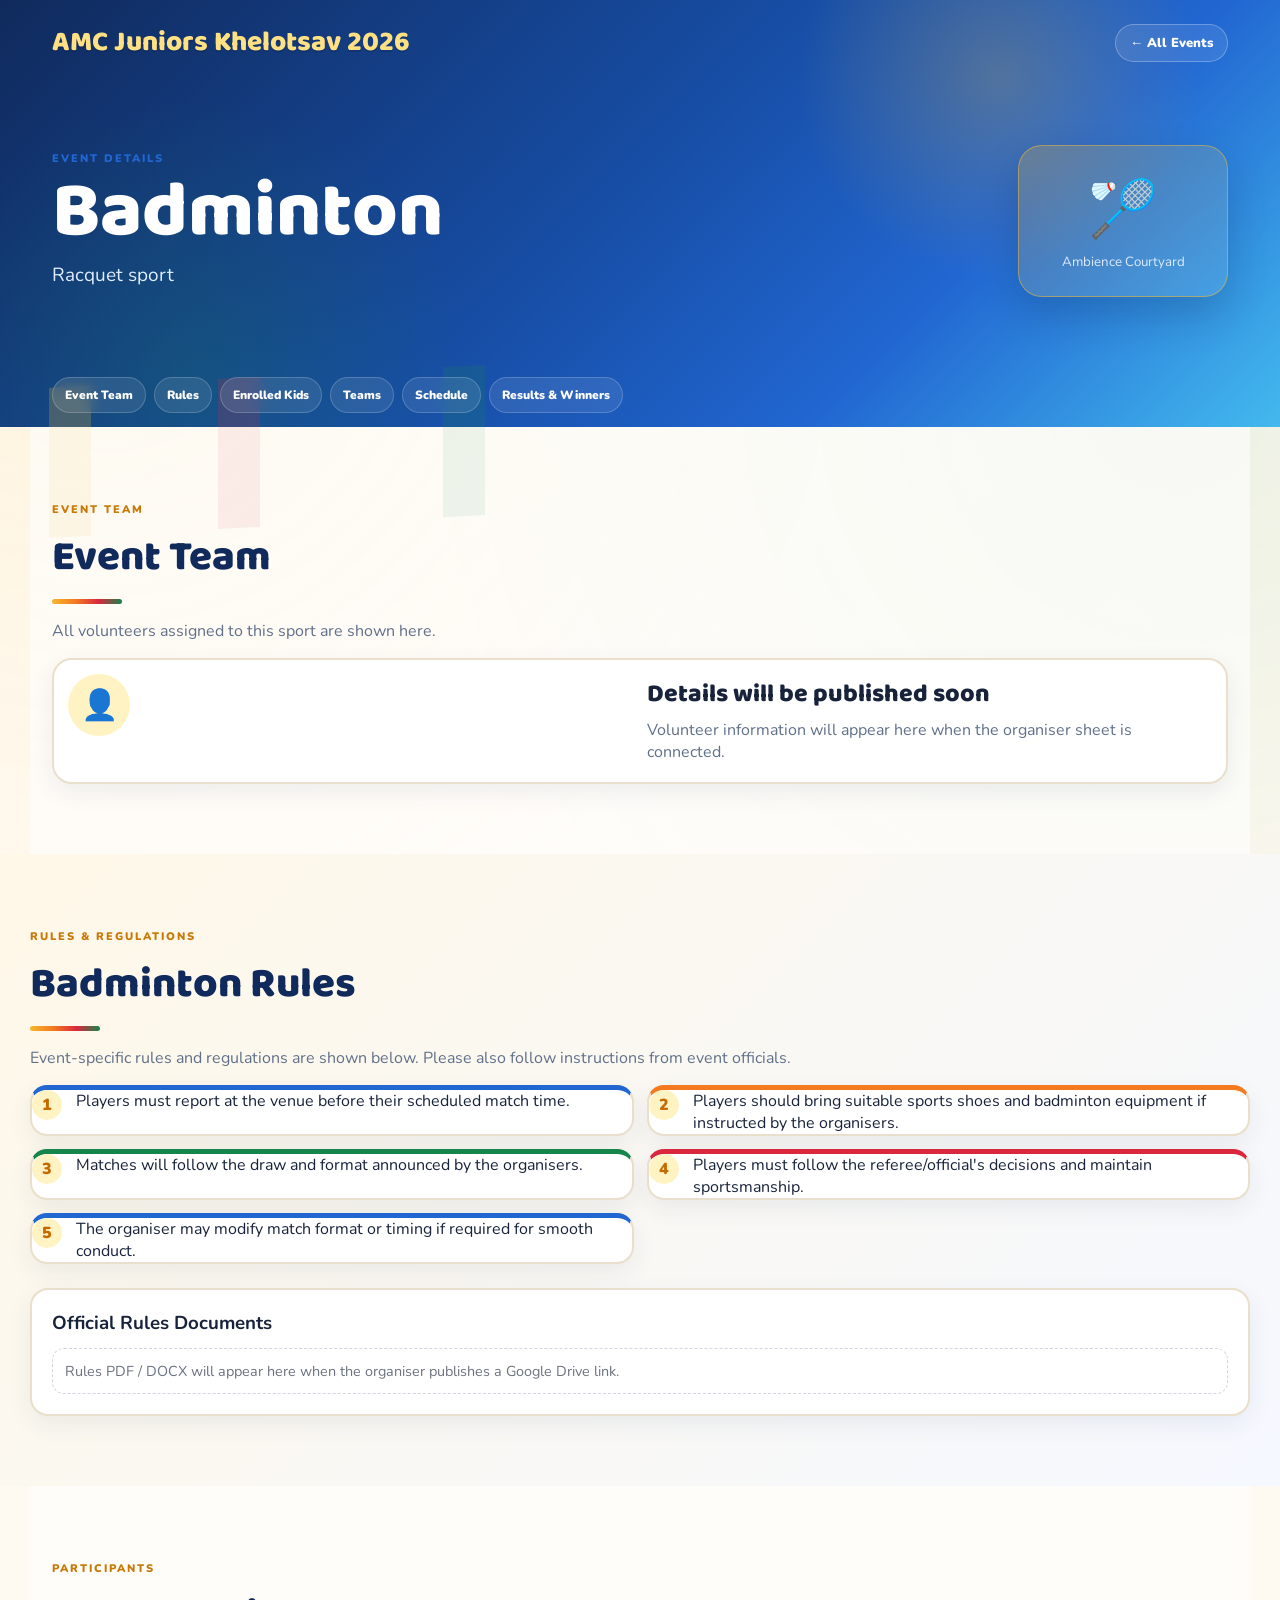
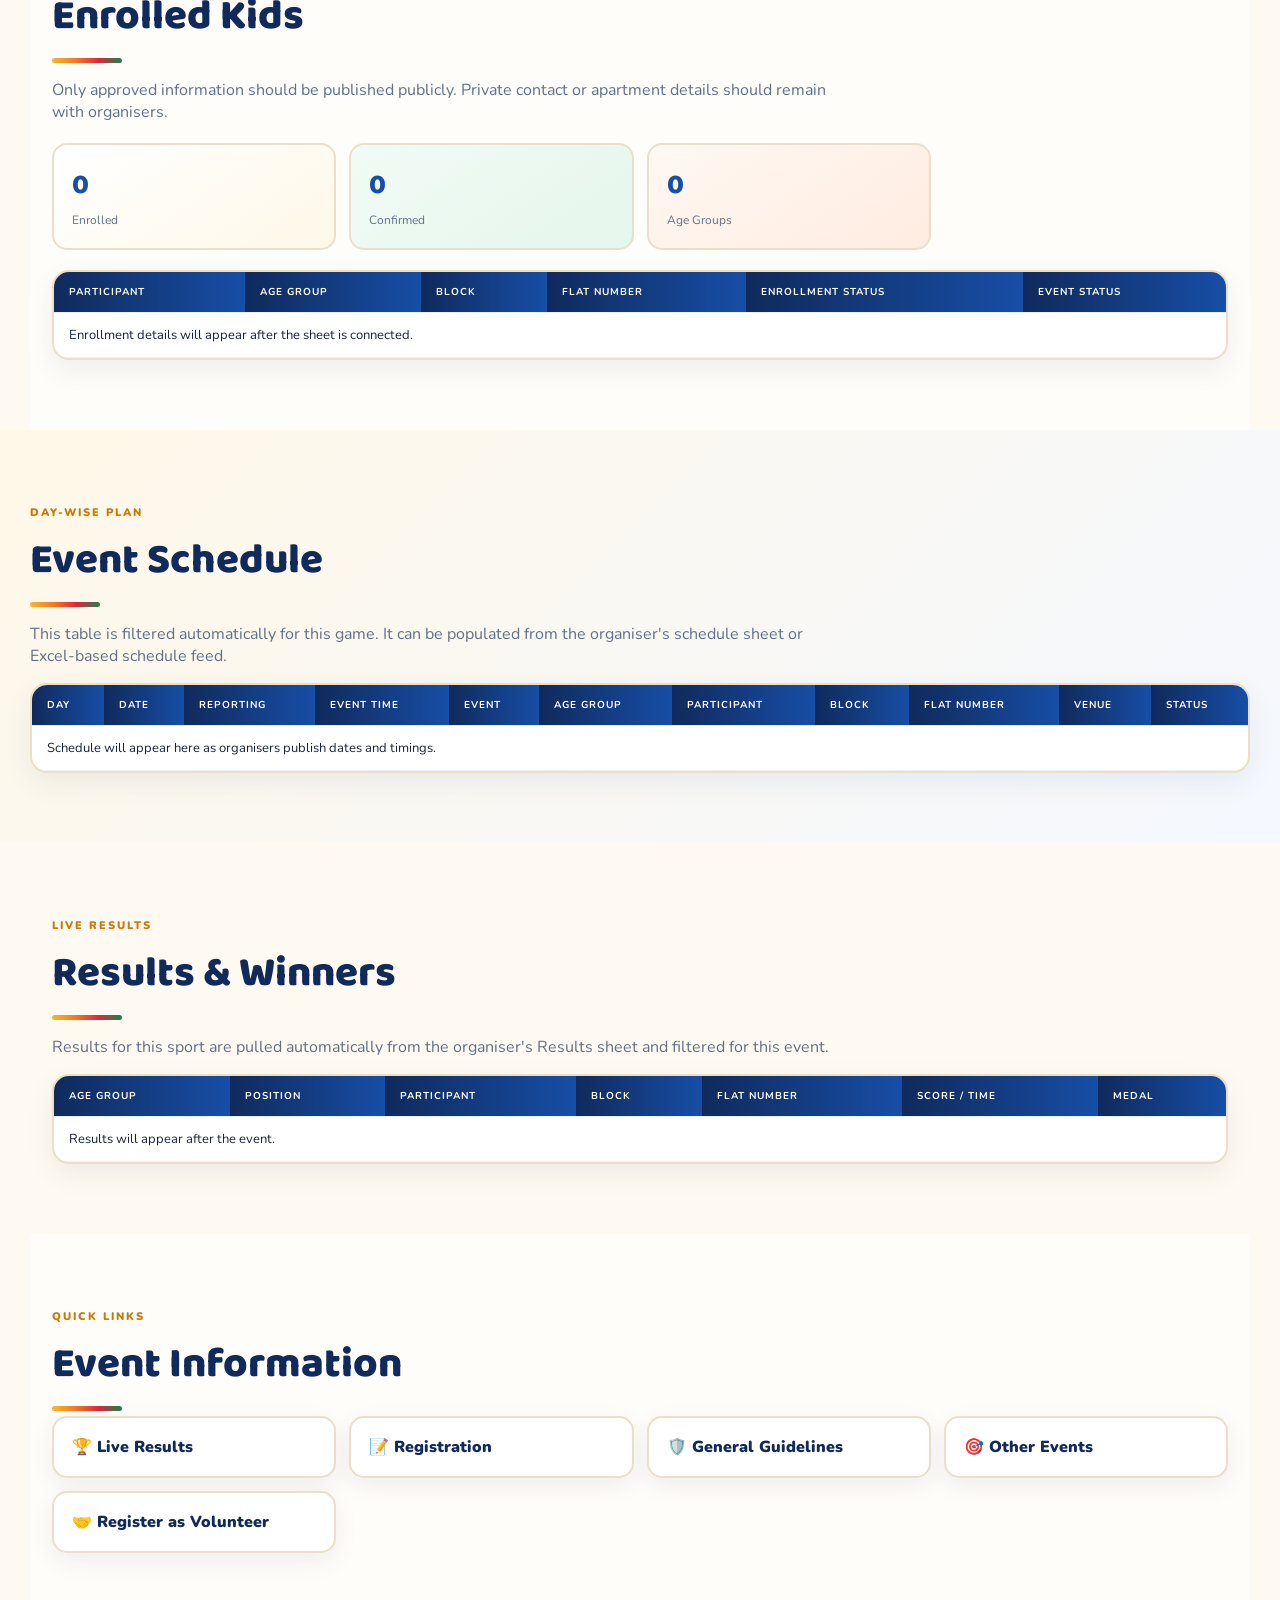
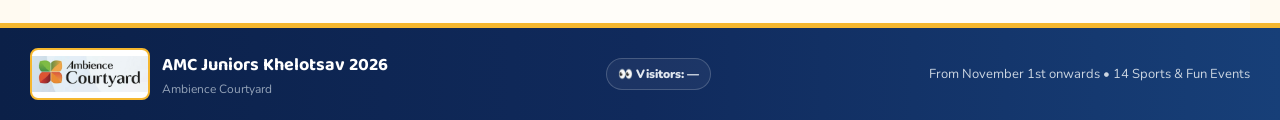
==== event.html @ 08759406 "Add fancy dress event" ====
<!doctype html>
<html lang="en"><head>
<link rel="preconnect" href="https://script.google.com" crossorigin>
<link rel="dns-prefetch" href="https://script.google.com"><meta charset="utf-8"><meta name="viewport" content="width=device-width,initial-scale=1">
<title>Event Details • AMC Juniors Khelotsav 2026</title><link rel="stylesheet" href="style.css"></head>
<body>
<header class="subhero"><nav><a class="brand" href="index.html"><span>AMC Juniors Khelotsav 2026</span></a><div class="subnav-actions"><a class="back-link" href="index.html#events">← All Events</a><button class="menu-toggle" type="button" aria-label="Open menu" aria-expanded="false" aria-controls="mobile-menu">☰</button></div></nav>
<div id="mobile-menu" class="mobile-menu" hidden>
<div class="mobile-menu-section-label">THIS EVENT</div>
<a href="#event-team">👥 Event Team</a><a href="#event-rules">📋 Rules</a><a href="#participants">👧 Enrolled Kids</a><a id="menu-event-teams" href="#teams-section">👥 Teams</a><a href="#event-schedule">📅 Event Schedule</a><a href="#results">🏆 Results & Winners</a>
<div class="mobile-menu-section-label">SITE</div>
<a href="index.html#events">🎯 Events</a><a href="index.html#enrollments">👧 Kids Enrollment</a><a href="index.html#schedule">📅 Schedule</a><a href="results.html">🏆 Live Results</a><a href="highlights-2025.html">📸 2025 Highlights</a><a href="partners.html">🤝 Event Partners</a><a href="index.html#volunteer-registration">🤝 Register as Volunteer</a><a href="index.html#sponsorship">🏏 Sponsorship</a><a href="index.html#guidelines">🛡️ Guidelines</a><a href="index.html#rules">📋 Rules</a><a href="index.html#register">🎟️ Register</a></div>
<div class="event-hero"><div><div id="event-kicker" class="eyebrow">EVENT DETAILS</div><h1 id="event-title">Loading…</h1><p id="event-type" class="lead">Please wait while the event details load.</p></div><div class="event-badge"><span id="event-emoji">🏆</span><small>Ambience Courtyard</small></div></div><div class="event-section-nav" aria-label="Event sections"><a href="#event-team">Event Team</a><a href="#event-rules">Rules</a><a href="#participants">Enrolled Kids</a><a href="#teams-section" id="desktop-event-teams">Teams</a><a href="#event-schedule">Schedule</a><a href="#results">Results & Winners</a></div></header>
<main>
<section id="event-team"><div class="title"><small>EVENT TEAM</small><h2>Event Team</h2><p>All volunteers assigned to this sport are shown here.</p></div><div id="spoc-card" class="spoc-card"><div class="spoc-icon">👤</div><div><h3>Details will be published soon</h3><p>Volunteer information will appear here when the organiser sheet is connected.</p></div></div></section>
<section id="event-rules" class="grey"><div class="title"><small>RULES & REGULATIONS</small><h2 id="rules-heading">Game Rules</h2><p>Event-specific rules and regulations are shown below. Please also follow instructions from event officials.</p></div><div id="rules-list" class="rules-single"></div><div class="rules-docs-wrap"><h3>Official Rules Documents</h3><div id="rules-docs" class="rules-docs"><div class="doc-empty">Rules PDF / DOCX will appear here when the organiser publishes a Google Drive link.</div></div></div></section>
<section id="participants"><div class="title"><small>PARTICIPANTS</small><h2>Enrolled Kids</h2><p>Only approved information should be published publicly. Private contact or apartment details should remain with organisers.</p></div><div class="stats"><div><b id="participant-count">0</b><span>Enrolled</span></div><div><b id="confirmed-count">0</b><span>Confirmed</span></div><div><b id="age-groups-count">0</b><span>Age Groups</span></div></div><div class="table"><table><thead><tr><th>Participant</th><th>Age Group</th><th>Block</th><th>Flat Number</th><th>Enrollment Status</th><th>Event Status</th></tr></thead><tbody id="participants-body"><tr><td colspan="6">Enrollment details will appear after the sheet is connected.</td></tr></tbody></table></div></section>
<section id="teams-section" class="group-only" hidden><div class="title"><small>TEAMS / GROUPS</small><h2>Teams</h2><p>Teams are grouped by age category. Team membership is managed through the Enrollments sheet using Team ID.</p></div><div id="teams-grid" class="teams-grid"><div class="team-empty">No teams published yet.</div></div></section>
<section id="event-schedule" class="grey"><div class="title"><small>DAY-WISE PLAN</small><h2>Event Schedule</h2><p>This table is filtered automatically for this game. It can be populated from the organiser's schedule sheet or Excel-based schedule feed.</p></div><div class="table"><table><thead><tr><th>Day</th><th>Date</th><th>Reporting</th><th>Event Time</th><th>Event</th><th>Age Group</th><th>Participant</th><th>Block</th><th>Flat Number</th><th>Venue</th><th>Status</th></tr></thead><tbody id="game-schedule-body"><tr><td colspan="11">Schedule will appear here as organisers publish dates and timings.</td></tr></tbody></table></div></section>
<section id="results">
<div class="title"><small>LIVE RESULTS</small><h2>Results & Winners</h2><p>Results for this sport are pulled automatically from the organiser's Results sheet and filtered for this event.</p></div>
<div class="table"><table><thead><tr><th>Age Group</th><th>Position</th><th>Participant</th><th>Block</th><th>Flat Number</th><th>Score / Time</th><th>Medal</th></tr></thead><tbody id="game-results-body"><tr><td colspan="7">Results will appear after the event.</td></tr></tbody></table></div>
</section>
<section id="event-links"><div class="title"><small>QUICK LINKS</small><h2>Event Information</h2></div><div class="quick-links"><a href="results.html">🏆 Live Results</a><a href="index.html#register">📝 Registration</a><a href="index.html#guidelines">🛡️ General Guidelines</a><a href="index.html#events">🎯 Other Events</a><a href="https://tinyurl.com/volunteerskhelotsav2026" target="_blank" rel="noopener">🤝 Register as Volunteer</a></div></section>
</main><footer><div class="footer-brand"><img src="assets/apartment-logo.jpg" alt="Ambience Courtyard logo"><div><b>AMC Juniors Khelotsav 2026</b><span>Ambience Courtyard</span></div></div><span id="visitor-count" class="visitor-count" aria-label="Site visitor count">👀 Visitors: …</span><span>From <span id="footer-event-date">November 1st onwards</span> • 14 Sports & Fun Events</span></footer>
<script src="config.js"></script><script src="app.js"></script><script src="event-page.js"></script><script>

/* Dynamic registration fee: always reads CONFIG.registrationFee */
(function () {
  function updateRegistrationFee() {
    var fee = (window.CONFIG && window.CONFIG.registrationFee != null)
      ? window.CONFIG.registrationFee
      : 200;
    document.querySelectorAll('.registration-fee-value').forEach(function (el) {
      el.textContent = '₹' + fee;
    });
    document.querySelectorAll('[data-registration-fee]').forEach(function (el) {
      el.textContent = '₹' + fee;
    });
  }
  if (document.readyState === 'loading') {
    document.addEventListener('DOMContentLoaded', updateRegistrationFee);
  } else {
    updateRegistrationFee();
  }
  window.updateRegistrationFee = updateRegistrationFee;
})();

</script>
<script src="visitor-counter.js"></script>
</body></html>
---- style.css ----
@import url('https://fonts.googleapis.com/css2?family=Baloo+2:wght@600;700;800&family=Nunito:wght@500;700;800&display=swap');
:root{--navy:#172554;--blue:#2563eb;--sky:#38bdf8;--orange:#f97316;--yellow:#fde047;--green:#16a34a;--cream:#fffaf0;--ink:#172033;--muted:#64748b;--border:#e2e8f0}
*{box-sizing:border-box}html{scroll-behavior:smooth}body{margin:0;background:var(--cream);color:var(--ink);font-family:Nunito,Arial,sans-serif}a{text-decoration:none;color:inherit}
.hero{background:linear-gradient(135deg,#172554,#2563eb 58%,#38bdf8);color:#fff;overflow:hidden}nav{max-width:1220px;margin:auto;padding:20px 22px;display:flex;justify-content:space-between;align-items:center}.brand{font:800 28px 'Baloo 2';display:flex;align-items:center;gap:10px}.brand img{width:46px;height:46px;object-fit:cover;border-radius:10px;background:#fff}.brand .apartment-brand-logo{width:46px;height:46px;object-fit:contain;border-radius:10px;padding:3px}.brand span{color:var(--yellow)}.nav{display:flex;gap:15px;align-items:center;font-weight:800;font-size:12px;flex-wrap:wrap}.navbtn{background:#fff;color:var(--navy);padding:9px 15px;border-radius:30px}
.hero-inner{max-width:1220px;margin:auto;padding:70px 22px 90px;display:grid;grid-template-columns:1.4fr .6fr;gap:60px;align-items:center}.eyebrow,section small{font-size:11px;letter-spacing:2px;font-weight:900;color:var(--blue)}.hero .eyebrow{color:#bfdbfe}.hero h1{font:800 clamp(58px,8vw,94px)/.82 'Baloo 2';margin:18px 0 24px}.hero h1 b{color:var(--yellow)}.lead{font-size:19px;color:#e0ecff;line-height:1.6;max-width:600px}.btn{display:inline-block;background:var(--orange);color:#fff;border:0;border-radius:12px;padding:13px 21px;font-weight:900;cursor:pointer;margin:5px}.outline{background:transparent;border:1px solid #ffffff66}.hero-card{background:#ffffff18;border:1px solid #ffffff44;border-radius:26px;padding:28px}.cup{font-size:58px}.hero-logo{width:100%;max-width:310px;display:block;margin:0 auto 18px;border-radius:18px;background:#fff}.hero-card h2{font:800 32px 'Baloo 2';margin:5px 0}.hero-card small{color:#bfdbfe}
.coming-soon-media{max-width:1220px;background:#fff}.video-frame{margin-top:24px;background:#0f172a;border-radius:24px;padding:10px;box-shadow:0 18px 50px #17255422;overflow:hidden}.video-frame video{display:block;width:100%;max-height:620px;object-fit:cover;border-radius:17px}section{max-width:1220px;margin:auto;padding:70px 22px}.grey{max-width:none;background:#f1f5f9;padding-left:max(22px,calc((100% - 1220px)/2));padding-right:max(22px,calc((100% - 1220px)/2))}.blue{max-width:none;background:#eff6ff;padding-left:max(22px,calc((100% - 1220px)/2));padding-right:max(22px,calc((100% - 1220px)/2))}.title h2{font:800 42px 'Baloo 2';margin:5px 0}.title p{color:var(--muted);max-width:800px}.grid{display:grid;grid-template-columns:repeat(4,1fr);gap:15px}.card{background:#fff;border:1px solid var(--border);border-radius:19px;padding:20px;box-shadow:0 7px 20px #1725540b}.card .emoji{font-size:39px}.card h3{font:800 22px 'Baloo 2';margin:7px 0}.card p{font-size:13px;color:var(--muted);margin:0}.table{overflow:auto;background:#fff;border:1px solid var(--border);border-radius:17px}.table table{width:100%;border-collapse:collapse;min-width:800px}.table th,.table td{padding:13px 15px;border-bottom:1px solid #edf2f7;text-align:left;font-size:13px}.table th{font-size:10px;letter-spacing:1px;text-transform:uppercase;color:var(--muted);background:#f8fafc}.filters{display:flex;gap:8px;margin-bottom:16px}.filters button{border:1px solid var(--border);background:#fff;padding:8px 14px;border-radius:20px;font-weight:800;cursor:pointer}.filters button.active{background:var(--navy);color:#fff}.guide-grid{display:grid;grid-template-columns:repeat(3,1fr);gap:15px}.guide{background:#fff;border:1px solid var(--border);border-radius:17px;padding:20px}.guide h3{font:800 20px 'Baloo 2';margin:0 0 8px}.guide ul,.rule ul{padding-left:19px;margin:0;color:#475569;font-size:14px;line-height:1.7}.rules-grid{display:grid;grid-template-columns:repeat(2,1fr);gap:15px}.rule{background:#fff;border:1px solid var(--border);border-radius:17px;padding:0;overflow:hidden}.rule summary{list-style:none;cursor:pointer;display:flex;align-items:center;justify-content:space-between;gap:10px;padding:16px 18px;font:800 22px/1.1 'Baloo 2';color:var(--navy);}.rule summary::-webkit-details-marker{display:none}.rule summary::marker{display:none}.rule-summary-title{display:flex;align-items:center;gap:10px;min-width:0}.rule-summary-title>span:last-child{overflow-wrap:anywhere}.rule-summary-icon{width:32px;height:32px;border-radius:50%;display:grid;place-items:center;background:#fff3c4;font-size:17px;flex:0 0 32px}.rule-toggle{width:28px;height:28px;border-radius:50%;display:grid;place-items:center;background:#fff3c4;color:#b86b00;font:900 18px/1 Arial;flex:0 0 28px}.rule[open] .rule-toggle{transform:rotate(45deg)}.rule-body{padding:0 18px 17px}.rule-body ul{margin:0;padding-left:19px;color:#475569;font-size:13px;line-height:1.6}.rule-body .card-link{margin-top:10px}.results-head{display:flex;justify-content:space-between;align-items:center}.live{background:#fee2e2;color:#b91c1c;padding:9px 13px;border-radius:30px;font-size:11px;font-weight:900}.stats{display:grid;grid-template-columns:repeat(4,1fr);gap:13px;margin:20px 0}.stats div{background:#fff;border:1px solid var(--border);border-radius:15px;padding:18px}.stats b{display:block;font:800 28px 'Baloo 2';color:var(--blue)}.stats span{font-size:12px;color:var(--muted)}.register{max-width:none;background:var(--navy);color:#fff;display:grid;grid-template-columns:1fr 1fr;gap:60px;padding-left:max(22px,calc((100% - 1220px)/2));padding-right:max(22px,calc((100% - 1220px)/2))}.register small{color:#93c5fd}.register h2{font:800 48px 'Baloo 2';margin:5px 0}.register p{color:#dbeafe}.steps{display:flex;flex-direction:column;gap:11px;justify-content:center}.steps div{padding:15px;background:#ffffff10;border:1px solid #ffffff20;border-radius:13px}.steps b{color:var(--yellow);margin-right:12px}footer{background:#0f172a;color:#cbd5e1;padding:20px max(22px,calc((100% - 1220px)/2));display:flex;justify-content:space-between;align-items:center;gap:20px;font-size:13px}.footer-brand{display:flex;align-items:center;gap:12px}.footer-brand img{width:120px;height:52px;object-fit:contain;border-radius:8px;background:#fff}.footer-brand div{display:flex;flex-direction:column;gap:2px}.footer-brand b{color:#fff;font-family:'Baloo 2';font-size:18px}.footer-brand span{font-size:12px;color:#94a3b8}
@media(max-width:950px){.nav{display:none}.hero-inner{grid-template-columns:1fr}.grid{grid-template-columns:repeat(2,1fr)}.guide-grid{grid-template-columns:1fr 1fr}.rules-grid{grid-template-columns:1fr}.register{grid-template-columns:1fr}.stats{grid-template-columns:repeat(2,1fr)}}@media(max-width:550px){.brand img{width:38px;height:38px}.brand .apartment-brand-logo{width:38px;height:38px}.brand span{font-size:18px}.hero-logo{max-width:220px}.footer-brand img{width:100px;height:44px}footer{flex-direction:column;align-items:flex-start}.coming-soon-media{padding-top:48px;padding-bottom:48px}.grid,.guide-grid{grid-template-columns:1fr}.hero h1{font-size:52px;line-height:.86;margin:12px 0 18px}.hero .lead{font-size:16px;line-height:1.45;max-width:500px}.hero .eyebrow{font-size:10px;letter-spacing:1.7px}.hero .btn{font-size:14px;padding:11px 18px}.stats{grid-template-columns:1fr}.register h2{font-size:34px}}
.event-card,.event-rule{display:block;color:inherit;position:relative;transition:transform .18s ease,box-shadow .18s ease,border-color .18s ease}.event-card:hover,.event-rule:hover{transform:translateY(-3px);box-shadow:0 12px 28px #17255418;border-color:#93c5fd}.card-link{display:inline-block;margin-top:13px;color:var(--blue);font-size:12px;font-weight:900}.subhero{background:linear-gradient(135deg,#172554,#2563eb 58%,#38bdf8);color:#fff}.subhero nav{max-width:1220px}.back-link{background:#ffffff18;border:1px solid #ffffff44;padding:9px 14px;border-radius:22px;font-weight:900;font-size:13px}.event-hero{max-width:1220px;margin:auto;padding:60px 22px 70px;display:flex;justify-content:space-between;gap:30px;align-items:center}.event-hero h1{font:800 clamp(48px,7vw,78px)/.95 'Baloo 2';margin:10px 0}.event-hero .lead{margin:0}.event-badge{min-width:210px;padding:25px;border-radius:24px;background:#ffffff18;border:1px solid #ffffff44;text-align:center;display:flex;flex-direction:column;gap:5px}.event-badge span{font-size:56px}.event-badge b{font:800 22px 'Baloo 2';color:var(--yellow)}.event-badge small{color:#dbeafe}.spoc-card{display:flex;align-items:center;gap:20px;background:#fff;border:1px solid var(--border);border-radius:20px;padding:22px;box-shadow:0 8px 24px #1725540b}.spoc-icon{width:62px;height:62px;border-radius:50%;display:grid;place-items:center;background:#eff6ff;font-size:30px}.spoc-card h3{font:800 25px 'Baloo 2';margin:0}.spoc-card p{margin:5px 0;color:var(--muted)}.rules-single{display:grid;grid-template-columns:repeat(2,1fr);gap:13px}.rules-single .rule{display:flex;gap:14px;align-items:flex-start}.rules-single .rule>b{width:30px;height:30px;flex:0 0 30px;display:grid;place-items:center;background:#dbeafe;color:var(--blue);border-radius:50%;font-weight:900}.quick-links{display:grid;grid-template-columns:repeat(4,1fr);gap:13px}.quick-links a{background:#fff;border:1px solid var(--border);border-radius:15px;padding:18px;font-weight:900;color:var(--navy)}@media(max-width:700px){.event-hero{flex-direction:column;align-items:flex-start}.event-badge{width:100%}.rules-single,.quick-links{grid-template-columns:1fr}}


.rules-docs-wrap{margin-top:28px;padding:20px;border:1px solid var(--line,#dfe5ee);border-radius:18px;background:#fff}.rules-docs-wrap h3{margin:0 0 12px}.rules-docs{display:grid;gap:12px}.rules-doc{display:flex;align-items:center;gap:14px;padding:14px;border:1px solid #e6eaf0;border-radius:14px;background:#fafbfc}.doc-icon{font-size:28px}.doc-info{display:flex;flex-direction:column;gap:4px;flex:1;min-width:0}.doc-info b{overflow-wrap:anywhere}.doc-info span,.doc-note,.doc-empty{color:#6b7280;font-size:.9rem}.doc-actions{display:flex;gap:8px;flex-wrap:wrap}.doc-btn{display:inline-flex;align-items:center;justify-content:center;padding:9px 14px;border-radius:10px;background:#172554;color:#fff;text-decoration:none;font-weight:700}.doc-btn.secondary{background:#e8eefc;color:#172554}.doc-note{margin:12px 0 0}.doc-empty{padding:12px;border:1px dashed #cfd6e2;border-radius:12px}
@media(max-width:650px){.rules-doc{align-items:flex-start;flex-wrap:wrap}.doc-actions{width:100%}.doc-btn{flex:1}}


.reference-grid{display:grid;grid-template-columns:repeat(auto-fit,minmax(260px,1fr));gap:14px}.reference-card,.reference-row{display:flex;align-items:center;gap:14px;padding:16px;border:1px solid var(--line,#e5e7eb);border-radius:16px;background:#fff;text-decoration:none;color:inherit}.reference-card{justify-content:flex-start}.reference-card>div:nth-child(2),.reference-info{flex:1;min-width:0}.reference-card span,.reference-info span{display:block;color:#6b7280;font-size:.85rem;margin-top:4px}.reference-card strong{white-space:nowrap}.reference-icon{font-size:1.6rem}.references-list{display:grid;gap:12px}.reference-row .doc-btn{white-space:nowrap}.rules-docs-wrap{margin-top:24px}
@media(max-width:700px){.reference-card,.reference-row{align-items:flex-start}.reference-card strong{margin-left:auto}.reference-row .doc-btn{margin-left:auto}}


.volunteer-nav{white-space:nowrap;}
.volunteer-register{display:inline-block;margin-top:12px;}
@media(max-width:800px){.volunteer-nav{display:none;}}


/* Mobile navigation menu */
.hero,.subhero{position:relative}
.menu-toggle{display:none;border:1px solid #ffffff55;background:#ffffff18;color:#fff;width:44px;height:44px;border-radius:12px;font-size:24px;line-height:1;cursor:pointer;align-items:center;justify-content:center;font-weight:900}
.mobile-menu{display:none;position:absolute;z-index:1000;top:72px;left:16px;right:16px;padding:10px;background:#ffffff;border:1px solid #dbe4ef;border-radius:18px;box-shadow:0 18px 45px #1725542b}
.mobile-menu a{display:block;padding:13px 14px;border-radius:12px;color:#172554;text-decoration:none;font-weight:800;font-size:14px}
.mobile-menu a:hover,.mobile-menu a:focus{background:#eff6ff}
.mobile-menu[hidden]{display:none}
.subnav-actions{display:flex;align-items:center;gap:10px}
@media(max-width:950px){
  .menu-toggle{display:flex}
  nav{position:relative}
  .nav{display:none}
  .mobile-menu:not([hidden]){display:block}
}
@media(max-width:550px){
  .mobile-menu{top:68px;left:10px;right:10px}
  .back-link{font-size:12px;padding:8px 11px}
  .subnav-actions .menu-toggle{width:42px;height:42px}
}


/* =========================================================
   AMC JUNIOR KHELOSTAV — EVENT-LOGO COLOR THEME
   Inspired by the event logo: navy, royal blue, gold,
   saffron/orange, red and green with bright white cards.
   ========================================================= */
:root{
  --navy:#102a5c;
  --royal:#174ea6;
  --blue:#2166d1;
  --sky:#43b9ee;
  --gold:#f5b72f;
  --gold-soft:#fff3c4;
  --saffron:#f47a20;
  --red:#d9283e;
  --green:#16854b;
  --green-soft:#e9f7ef;
  --cream:#fffaf1;
  --ink:#18233b;
  --muted:#60708a;
  --border:#e7dfca;
}

body{
  background:
    radial-gradient(circle at 8% 8%,rgba(245,183,47,.10),transparent 23%),
    radial-gradient(circle at 92% 12%,rgba(22,133,75,.08),transparent 24%),
    var(--cream);
}

.hero,.subhero{
  background:
    radial-gradient(circle at 78% 18%,rgba(245,183,47,.24),transparent 19%),
    radial-gradient(circle at 15% 88%,rgba(22,133,75,.22),transparent 24%),
    linear-gradient(135deg,#102a5c 0%,#174ea6 48%,#2166d1 72%,#43b9ee 100%);
  position:relative;
}
.hero::after,.subhero::after{
  content:"";
  position:absolute;
  inset:auto -5% -80px -5%;
  height:150px;
  background:linear-gradient(90deg,transparent 0 8%,rgba(245,183,47,.65) 8% 11%,transparent 11% 20%,rgba(217,40,62,.55) 20% 23%,transparent 23% 36%,rgba(22,133,75,.55) 36% 39%,transparent 39% 100%);
  opacity:.35;
  transform:skewY(-3deg);
  pointer-events:none;
}

.brand span{color:#ffe082;text-shadow:0 2px 0 rgba(0,0,0,.12)}
.hero h1 b{color:#ffd447}
.hero-card{
  background:linear-gradient(145deg,rgba(255,255,255,.20),rgba(255,255,255,.08));
  border:1px solid rgba(255,255,255,.40);
  box-shadow:0 24px 60px rgba(7,25,66,.24);
  backdrop-filter:blur(8px);
}
.hero-logo{border:6px solid #fff;box-shadow:0 15px 35px rgba(7,25,66,.25)}

.btn{
  background:linear-gradient(135deg,#f47a20,#e84b25);
  box-shadow:0 8px 18px rgba(228,75,37,.24);
}
.btn:hover{transform:translateY(-1px);filter:saturate(1.08)}
.outline{box-shadow:none}
.navbtn{border:2px solid #f5b72f;color:#102a5c}

section{position:relative}
section:nth-of-type(odd){background:rgba(255,255,255,.60)}
.grey{background:linear-gradient(135deg,#fff8e8,#f5f8ff)!important}
.blue{background:linear-gradient(135deg,#eef8ff,#eefaf3)!important}
.title small{color:#c87908}
.title h2{color:#102a5c}
.title h2::after{
  content:"";
  display:block;
  width:70px;
  height:5px;
  margin-top:8px;
  border-radius:20px;
  background:linear-gradient(90deg,#f5b72f,#f47a20,#d9283e,#16854b);
}

/* Bright event cards */
.event-card{
  overflow:hidden;
  min-height:190px;
  border:2px solid #eee5cf;
  background:#fff;
}
.event-card::before{
  content:"";
  position:absolute;
  top:0;left:0;right:0;height:7px;
  background:linear-gradient(90deg,#f5b72f,#f47a20,#d9283e,#16854b,#2166d1);
}
.event-card:nth-child(5n+1){background:linear-gradient(145deg,#fffdf5,#fff4d4)}
.event-card:nth-child(5n+2){background:linear-gradient(145deg,#fff7f4,#ffe8dd)}
.event-card:nth-child(5n+3){background:linear-gradient(145deg,#f5fbff,#e5f4ff)}
.event-card:nth-child(5n+4){background:linear-gradient(145deg,#f4fcf7,#e4f6eb)}
.event-card:nth-child(5n+5){background:linear-gradient(145deg,#fff6f8,#ffe6eb)}
.event-card .emoji{display:inline-grid;place-items:center;width:62px;height:62px;border-radius:18px;background:#fff;box-shadow:0 8px 20px rgba(16,42,92,.10);border:1px solid #eee5cf}
.event-card h3{color:#102a5c}
.card-link{color:#c66a00}
.event-card:hover{box-shadow:0 16px 34px rgba(16,42,92,.15);border-color:#f5b72f}

/* Tables */
.table{border:2px solid #eadfca;box-shadow:0 10px 28px rgba(16,42,92,.07)}
.table th{color:#fff;background:linear-gradient(90deg,#102a5c,#174ea6)}
.table tr:nth-child(even) td{background:#fffaf0}
.table tr:hover td{background:#fff4d6}

.filters button.active{background:linear-gradient(135deg,#174ea6,#2166d1);border-color:#174ea6}
.filters button:hover{border-color:#f5b72f;background:#fff8df}

.stats div{border:2px solid #eadfca;background:linear-gradient(145deg,#fff,#fff8e8)}
.stats div:nth-child(2){background:linear-gradient(145deg,#f1fbf5,#e5f6ec)}
.stats div:nth-child(3){background:linear-gradient(145deg,#fff8f2,#ffece1)}
.stats div:nth-child(4){background:linear-gradient(145deg,#f2f8ff,#e4f1ff)}
.stats b{color:#174ea6}

.guide,.rule,.spoc-card,.quick-links a,.reference-card,.reference-row,.rules-docs-wrap{
  border:2px solid #eadfca;
  box-shadow:0 8px 24px rgba(16,42,92,.07);
}
.guide:nth-child(3n+1){border-top:5px solid #f5b72f}
.guide:nth-child(3n+2){border-top:5px solid #d9283e}
.guide:nth-child(3n+3){border-top:5px solid #16854b}
.rule:nth-child(4n+1){border-top:5px solid #2166d1}
.rule:nth-child(4n+2){border-top:5px solid #f47a20}
.rule:nth-child(4n+3){border-top:5px solid #16854b}
.rule:nth-child(4n+4){border-top:5px solid #d9283e}

.live{background:#fff0f2;color:#c51f35;border:1px solid #f4b1bc;box-shadow:0 4px 12px rgba(217,40,62,.10)}

.register{
  background:
    radial-gradient(circle at 90% 20%,rgba(245,183,47,.28),transparent 20%),
    radial-gradient(circle at 10% 80%,rgba(22,133,75,.20),transparent 22%),
    linear-gradient(135deg,#102a5c,#174ea6);
}
.steps div{background:rgba(255,255,255,.10);border-color:rgba(245,183,47,.30)}
.steps div:nth-child(2){border-left:4px solid #f5b72f}
.steps div:nth-child(3){border-left:4px solid #d9283e}
.steps div:nth-child(4){border-left:4px solid #16854b}
.steps b{color:#ffd447}

footer{background:linear-gradient(90deg,#0b2048,#102a5c,#173f78);border-top:5px solid #f5b72f}
.footer-brand img{border:2px solid #f5b72f}

/* Mobile menu */
.mobile-menu{
  background:linear-gradient(145deg,#fffdf8,#f4f9ff);
  border:2px solid #f5b72f;
  box-shadow:0 20px 50px rgba(16,42,92,.24);
}
.mobile-menu a{color:#102a5c;border-left:4px solid transparent}
.mobile-menu a:nth-child(4n+1){border-left-color:#2166d1}
.mobile-menu a:nth-child(4n+2){border-left-color:#f47a20}
.mobile-menu a:nth-child(4n+3){border-left-color:#16854b}
.mobile-menu a:nth-child(4n+4){border-left-color:#d9283e}
.mobile-menu a:hover,.mobile-menu a:focus{background:#fff0c9}
.menu-toggle{background:linear-gradient(135deg,#f5b72f,#f47a20);border-color:#fff;color:#102a5c;box-shadow:0 6px 16px rgba(0,0,0,.16)}

/* Event detail page */
.event-badge{background:linear-gradient(145deg,rgba(245,183,47,.22),rgba(255,255,255,.08));border-color:rgba(245,183,47,.50);box-shadow:0 18px 40px rgba(7,25,66,.20)}
.event-badge b{color:#ffd447}
.spoс-icon,.spoc-icon{background:#fff3c4}
.rules-single .rule>b{background:#fff3c4;color:#c66a00}
.quick-links a:hover{border-color:#f5b72f;transform:translateY(-2px);box-shadow:0 12px 26px rgba(16,42,92,.12)}
.doc-btn{background:linear-gradient(135deg,#174ea6,#2166d1)}
.doc-btn.secondary{background:#fff3c4;color:#8a5a00}
.reference-icon{filter:saturate(1.2)}

@media(max-width:550px){
  .hero-card{padding:20px}
  .hero-logo{border-width:4px}
  .event-card{min-height:165px}
  .table{border-radius:14px}
}

/* Kids Enrollment — prominent event-logo themed section */
.enrollment-section{
  max-width:none;
  padding-left:max(22px,calc((100% - 1220px)/2));
  padding-right:max(22px,calc((100% - 1220px)/2));
  background:
    radial-gradient(circle at 90% 20%,rgba(245,183,47,.22),transparent 24%),
    radial-gradient(circle at 8% 85%,rgba(22,133,75,.16),transparent 25%),
    linear-gradient(135deg,#fff7df 0%,#fff 42%,#eef7ff 100%) !important;
  border-top:6px solid var(--gold);
  border-bottom:1px solid var(--border);
}
.enrollment-banner{display:flex;justify-content:space-between;align-items:center;gap:30px;max-width:1220px;margin:0 auto 24px;padding:26px;border-radius:26px;background:linear-gradient(135deg,rgba(255,255,255,.95),rgba(255,248,226,.92));border:2px solid rgba(245,183,47,.35);box-shadow:0 14px 40px rgba(16,42,92,.10)}
.enrollment-banner .title{flex:1}.enrollment-banner .title h2{margin-top:3px}.enrollment-banner .title h2::after{background:linear-gradient(90deg,var(--gold),var(--saffron),var(--red),var(--green))}
.enrollment-banner .title p{margin-bottom:12px}.enrollment-badge{min-width:190px;padding:22px;border-radius:22px;text-align:center;background:linear-gradient(145deg,#102a5c,#2166d1);color:#fff;box-shadow:0 12px 28px rgba(16,42,92,.22)}
.enrollment-badge span{display:block;font-size:48px;margin-bottom:4px}.enrollment-badge b{display:block;font:800 24px 'Baloo 2';color:#ffd447}.enrollment-badge small{color:#dbeafe;letter-spacing:1px}
.enrollment-cta{margin-left:0}.enrollment-table{max-width:1220px;margin:0 auto}
.enrollment-section .stats{max-width:1220px;margin:20px auto}.enrollment-section .stats div{background:rgba(255,255,255,.92);border-top:4px solid var(--blue)}.enrollment-section .stats div:nth-child(2){border-top-color:var(--green)}.enrollment-section .stats div:nth-child(3){border-top-color:var(--saffron)}.enrollment-section .stats div:nth-child(4){border-top-color:var(--red)}
@media(max-width:700px){.enrollment-banner{flex-direction:column;align-items:stretch;padding:20px}.enrollment-badge{min-width:0}.enrollment-section{padding-left:14px;padding-right:14px}.enrollment-section .title h2{font-size:34px}}

/* Final fix: Kids Enrollment registration section visibility */
section.register{
  background:
    radial-gradient(circle at 88% 18%, rgba(245,183,47,.34), transparent 22%),
    radial-gradient(circle at 12% 82%, rgba(22,133,75,.22), transparent 24%),
    linear-gradient(135deg, #102a5c 0%, #174ea6 55%, #2166d1 100%) !important;
  color:#fff !important;
  border-top:6px solid #f5b72f;
  border-bottom:0;
}
section.register small{color:#ffd447 !important;font-weight:900;letter-spacing:2px}
section.register h2{color:#fff !important;text-shadow:0 2px 10px rgba(0,0,0,.16)}
section.register p{color:#e7f0ff !important}
section.register .steps div{
  color:#fff !important;
  background:rgba(255,255,255,.12) !important;
  border:1px solid rgba(255,255,255,.28) !important;
  box-shadow:0 8px 20px rgba(7,25,66,.16);
  backdrop-filter:blur(4px);
}
section.register .steps div:nth-child(1){border-left:5px solid #f5b72f !important}
section.register .steps div:nth-child(2){border-left:5px solid #f47a20 !important}
section.register .steps div:nth-child(3){border-left:5px solid #d9283e !important}
section.register .steps div:nth-child(4){border-left:5px solid #16854b !important}
section.register .steps b{color:#ffd447 !important}
section.register .btn{background:linear-gradient(135deg,#f47a20,#d9283e) !important;color:#fff !important;box-shadow:0 10px 24px rgba(228,75,37,.30)}

/* Registration fee */
.fee-highlight{color:var(--navy);font-weight:900}
.fee-highlight-light{color:#ffd447;font-weight:900}
.enrollment-badge b{font-size:28px}
.enrollment-badge small{display:block;margin-top:4px}


/* Event Team volunteer cards + mobile-friendly contact actions */
.spoc-card{
  display:grid;
  grid-template-columns:repeat(2,minmax(0,1fr));
  align-items:stretch;
  gap:14px;
  padding:14px;
}
.volunteer-card{
  display:flex;
  align-items:flex-start;
  gap:16px;
  min-width:0;
  background:#fff;
  border:2px solid #eadfca;
  border-radius:18px;
  padding:18px;
  box-shadow:0 6px 18px rgba(16,42,92,.06);
}
.volunteer-card:nth-child(4n+1){border-top:5px solid #2166d1}
.volunteer-card:nth-child(4n+2){border-top:5px solid #f47a20}
.volunteer-card:nth-child(4n+3){border-top:5px solid #16854b}
.volunteer-card:nth-child(4n+4){border-top:5px solid #d9283e}
.volunteer-card .spoc-icon{flex:0 0 58px;width:58px;height:58px}
.volunteer-card .spoc-details{min-width:0;flex:1}
.volunteer-card h3{font:800 23px 'Baloo 2';margin:0 0 3px;color:#102a5c;overflow-wrap:anywhere}
.volunteer-role{font-weight:900;color:#174ea6}
.volunteer-meta,.volunteer-contact{overflow-wrap:anywhere}
.volunteer-actions{display:flex;flex-wrap:wrap;gap:8px;margin-top:10px}
.volunteer-actions a{display:inline-flex;align-items:center;justify-content:center;min-height:38px;padding:8px 13px;border-radius:10px;font-weight:900;font-size:13px}
.volunteer-call{background:#174ea6;color:#fff!important}
.volunteer-whatsapp{background:#16854b;color:#fff!important}
.spoc-divider{display:none}

@media(max-width:700px){
  .spoc-card{grid-template-columns:1fr;padding:10px;gap:12px}
  .volunteer-card{padding:15px;gap:12px;border-radius:16px}
  .volunteer-card .spoc-icon{flex-basis:50px;width:50px;height:50px;font-size:25px}
  .volunteer-card h3{font-size:21px;line-height:1.05}
  .volunteer-actions{display:grid;grid-template-columns:1fr 1fr}
  .volunteer-actions a{width:100%;min-height:42px}
}

@media(max-width:420px){
  .volunteer-card{padding:13px}
  .volunteer-card .spoc-icon{display:none}
  .volunteer-actions{grid-template-columns:1fr}
}


/* Homepage volunteer registration section + live results navigation */
.live-results-nav{background:linear-gradient(135deg,#d9283e,#f47a20)!important;color:#fff!important}
.volunteer-registration-section{padding:54px 5%;background:linear-gradient(135deg,#102a5c 0%,#174ea6 55%,#2166d1 100%);border-top:6px solid #f5b72f}
.volunteer-registration-card{max-width:1180px;margin:0 auto;display:grid;grid-template-columns:1.5fr .8fr;gap:28px;align-items:center;background:rgba(255,255,255,.10);border:1px solid rgba(255,255,255,.24);border-radius:24px;padding:32px;box-shadow:0 12px 30px rgba(7,25,66,.18)}
.volunteer-registration-section small{color:#ffd447!important;font-weight:900;letter-spacing:2px}
.volunteer-registration-section h2{color:#fff!important}
.volunteer-registration-section p{color:#e7f0ff!important}
.volunteer-register-btn{background:linear-gradient(135deg,#f47a20,#d9283e)!important;color:#fff!important}
.volunteer-registration-badge{min-height:170px;display:flex;flex-direction:column;align-items:center;justify-content:center;text-align:center;border-radius:20px;background:rgba(255,255,255,.12);border:1px solid rgba(255,255,255,.25);color:#fff;padding:24px}
.volunteer-registration-badge span{font-size:50px;line-height:1}
.volunteer-registration-badge b{font-size:22px;margin-top:12px}
.volunteer-registration-badge small{color:#fff!important;letter-spacing:0!important;margin-top:8px}
@media(max-width:700px){.volunteer-registration-card{grid-template-columns:1fr;padding:22px}.volunteer-registration-section{padding:38px 16px}.volunteer-registration-badge{min-height:130px}}

/* Final visual correction: Homepage Volunteer Registration matches the event theme */
section.volunteer-registration-section{
  max-width:none !important;
  padding:70px max(22px,calc((100% - 1220px)/2)) !important;
  background:
    radial-gradient(circle at 88% 18%,rgba(245,183,47,.30),transparent 22%),
    radial-gradient(circle at 12% 82%,rgba(22,133,75,.20),transparent 24%),
    linear-gradient(135deg,#102a5c 0%,#174ea6 52%,#2166d1 100%) !important;
  border-top:6px solid #f5b72f !important;
  color:#fff !important;
}
section.volunteer-registration-section .volunteer-registration-card{
  background:linear-gradient(145deg,rgba(255,255,255,.12),rgba(255,255,255,.06)) !important;
  border:1px solid rgba(255,255,255,.28) !important;
  box-shadow:0 14px 36px rgba(7,25,66,.22) !important;
}
section.volunteer-registration-section .title small{
  color:#ffd447 !important;
  font-family:Nunito,Arial,sans-serif !important;
  font-weight:900 !important;
  letter-spacing:2px !important;
}
section.volunteer-registration-section .title h2{
  color:#fff !important;
  font-family:'Baloo 2',Nunito,Arial,sans-serif !important;
  font-weight:800 !important;
  font-size:42px !important;
  line-height:1.05 !important;
  margin:5px 0 10px !important;
}
section.volunteer-registration-section .title h2::after{
  content:"";
  display:block;
  width:70px;
  height:5px;
  margin-top:16px;
  border-radius:8px;
  background:linear-gradient(90deg,#f5b72f,#f47a20,#d9283e,#16854b);
}
section.volunteer-registration-section .title p{
  color:#e7f0ff !important;
  font-family:Nunito,Arial,sans-serif !important;
  font-weight:700 !important;
  line-height:1.6 !important;
}
section.volunteer-registration-section .volunteer-register-btn{
  background:linear-gradient(135deg,#f47a20,#d9283e) !important;
  color:#fff !important;
  font-family:Nunito,Arial,sans-serif !important;
  font-weight:900 !important;
  box-shadow:0 10px 24px rgba(228,75,37,.30) !important;
}
section.volunteer-registration-section .volunteer-registration-badge{
  background:rgba(255,255,255,.10) !important;
  border:1px solid rgba(255,255,255,.25) !important;
  color:#fff !important;
}
section.volunteer-registration-section .volunteer-registration-badge b{
  color:#fff !important;
  font-family:'Baloo 2',Nunito,Arial,sans-serif !important;
  font-weight:800 !important;
}
section.volunteer-registration-section .volunteer-registration-badge small{
  color:#dbeafe !important;
  font-family:Nunito,Arial,sans-serif !important;
}
@media(max-width:700px){
  section.volunteer-registration-section{padding:48px 16px !important}
  section.volunteer-registration-section .title h2{font-size:36px !important}
}

/* Group-game team management */
.teams-grid{display:grid;grid-template-columns:repeat(3,1fr);gap:15px;margin-top:18px}
.team-card{display:flex;gap:14px;align-items:flex-start;background:#fff;border:1px solid var(--border);border-radius:17px;padding:18px;box-shadow:0 7px 20px #1725540b}
.team-card:nth-child(4n+1){border-top:5px solid #2166d1}.team-card:nth-child(4n+2){border-top:5px solid #f47a20}.team-card:nth-child(4n+3){border-top:5px solid #16854b}.team-card:nth-child(4n+4){border-top:5px solid #d9283e}
.team-icon{width:48px;height:48px;display:grid;place-items:center;background:#fff0c9;border-radius:50%;font-size:24px;flex:0 0 48px}
.team-card h3{font:800 21px 'Baloo 2';margin:0;color:#102a5c}.team-card p{margin:3px 0;color:var(--muted);font-size:13px}.team-card-content{min-width:0;flex:1}.team-players{margin-top:10px;padding-top:9px;border-top:1px solid #e5e7eb}.team-players-label{font-weight:800;color:#102a5c;font-size:13px}.team-players ul{margin:5px 0 0;padding-left:20px}.team-players li{margin:3px 0;color:#243b64;font-size:13px;font-weight:700}.team-captain-badge{display:inline-block;margin-left:5px;padding:2px 6px;border-radius:999px;background:#fff0c9;color:#8a5a00;font-size:10px;font-weight:800;vertical-align:middle}.team-no-players{margin-top:8px!important;font-style:italic}.team-empty{background:#fff;border:1px dashed #cbd5e1;border-radius:16px;padding:18px;color:var(--muted)}
@media(max-width:900px){.teams-grid{grid-template-columns:1fr 1fr}}
@media(max-width:620px){.teams-grid{grid-template-columns:1fr}.team-card{padding:15px}.team-card h3{font-size:20px}}

/* Box Cricket sponsorship banner */
.sponsorship-section{max-width:none!important;padding:64px max(22px,calc((100% - 1220px)/2))!important;background:#fff8e6!important;border-top:1px solid #f5b72f;border-bottom:1px solid #f5b72f}
.sponsorship-banner{max-width:1220px;margin:0 auto;display:grid;grid-template-columns:1.45fr .65fr;gap:28px;align-items:stretch;padding:30px;border-radius:28px;background:linear-gradient(135deg,#102a5c 0%,#174ea6 54%,#2166d1 100%);border:4px solid #f5b72f;box-shadow:0 18px 42px rgba(16,42,92,.18);position:relative;overflow:hidden}
.sponsorship-banner:after{content:"";position:absolute;width:180px;height:180px;border-radius:50%;right:-50px;top:-65px;background:rgba(245,183,47,.18);box-shadow:-80px 150px 0 rgba(217,40,62,.10)}
.sponsorship-main{position:relative;z-index:1}.sponsorship-kicker{display:inline-block;color:#102a5c;background:#ffd447;padding:7px 12px;border-radius:999px;font-size:11px;font-weight:900;letter-spacing:1.5px}
.sponsorship-main h2{font:800 42px/1.05 'Baloo 2';color:#fff;margin:14px 0 10px}.sponsorship-main h2:after{content:"";display:block;width:72px;height:5px;margin-top:14px;border-radius:8px;background:linear-gradient(90deg,#ffd447,#f47a20,#d9283e,#16854b)}
.sponsorship-main>p{color:#e7f0ff;font-size:16px;line-height:1.6;max-width:720px;margin:0 0 18px}.sponsorship-contact{display:flex;align-items:center;gap:12px;margin:12px 0 8px;color:#fff}.sponsorship-person-icon{width:48px;height:48px;border-radius:50%;display:grid;place-items:center;background:#fff0c9;font-size:25px}.sponsorship-contact strong{display:block;font:800 22px 'Baloo 2'}.sponsorship-contact small{display:block;color:#dbeafe;margin-top:2px;letter-spacing:0}
.sponsorship-actions{display:flex;flex-wrap:wrap;gap:8px;margin-top:14px}.sponsorship-actions .btn{margin:0}.sponsorship-call{background:linear-gradient(135deg,#f47a20,#d9283e)!important}.sponsorship-whatsapp{background:#16854b!important}
.sponsorship-badge{position:relative;z-index:1;min-height:220px;border-radius:24px;background:linear-gradient(145deg,#fff8df,#fff);border:2px solid rgba(245,183,47,.55);display:flex;flex-direction:column;align-items:center;justify-content:center;text-align:center;padding:24px;box-shadow:0 12px 30px rgba(7,25,66,.12)}.sponsorship-badge span{font-size:64px;line-height:1}.sponsorship-badge b{font:800 25px 'Baloo 2';color:#102a5c;margin-top:8px}.sponsorship-badge small{color:#475569!important;letter-spacing:0!important;line-height:1.5;margin-top:7px;max-width:230px}
@media(max-width:700px){.sponsorship-section{padding:44px 16px!important}.sponsorship-banner{grid-template-columns:1fr;padding:22px;border-radius:22px}.sponsorship-main h2{font-size:35px}.sponsorship-actions{display:grid;grid-template-columns:1fr}.sponsorship-actions .btn{width:100%;text-align:center}.sponsorship-badge{min-height:160px}}

/* High-level homepage schedule */
.schedule-section{background:linear-gradient(180deg,#fffdf6 0%,#fff 100%);}
.schedule-days{display:flex;gap:10px;flex-wrap:wrap;margin:20px 0 18px}
.schedule-day-btn{border:1px solid #d9e2f1;background:#fff;color:#102a5c;padding:10px 17px;border-radius:22px;font-weight:900;cursor:pointer;box-shadow:0 5px 14px rgba(16,42,92,.06)}
.schedule-day-btn.active{background:#102a5c;color:#fff;border-color:#102a5c}
.schedule-content{background:#fff;border:1px solid #e5e7eb;border-radius:20px;overflow:hidden;box-shadow:0 9px 26px rgba(16,42,92,.07)}
.schedule-day-head{display:flex;justify-content:space-between;align-items:center;padding:17px 20px;background:linear-gradient(90deg,#eff6ff,#fff8df);border-bottom:1px solid #e5e7eb}
.schedule-day-head h3{font:800 28px 'Baloo 2';margin:0;color:#102a5c}
.schedule-date{font-weight:900;color:#b45309}
.schedule-list{display:grid}
.schedule-row{display:grid;grid-template-columns:120px 1.3fr 1fr 140px;gap:15px;align-items:center;padding:16px 20px;border-bottom:1px solid #edf2f7}
.schedule-row:last-child{border-bottom:0}
.schedule-time{font:800 20px 'Baloo 2';color:#174ea6}
.schedule-event{display:flex;flex-direction:column;gap:2px}.schedule-event b{font:800 18px 'Baloo 2';color:#102a5c}.schedule-event span{font-size:13px;color:#64748b}
.schedule-venue{font-size:13px;color:#475569}.schedule-status{justify-self:end;font-size:11px;font-weight:900;color:#166534;background:#dcfce7;border-radius:16px;padding:7px 10px}
.schedule-loading,.schedule-empty{padding:30px 20px;color:#64748b;display:flex;flex-direction:column;gap:5px}.schedule-empty b{font:800 22px 'Baloo 2';color:#102a5c}
@media(max-width:700px){.schedule-row{grid-template-columns:1fr 1fr;gap:8px;padding:14px}.schedule-time{font-size:18px}.schedule-event{grid-column:2}.schedule-venue{grid-column:1}.schedule-status{grid-column:2;justify-self:start}.schedule-day-head{padding:15px}.schedule-day-head h3{font-size:24px}}

/* Compact mobile layout: reduce scrolling while keeping text readable */
@media (max-width: 700px){
  section{padding:44px 14px;}
  .title h2{font-size:34px;}
  .title p{font-size:13px;line-height:1.45;}
  .card{padding:15px;}
  .card .emoji{font-size:32px;}
  .card h3{font-size:18px;margin:5px 0 3px;line-height:1.08;}
  .card p{font-size:11.5px;line-height:1.3;}
  .card-link{margin-top:8px;font-size:10.5px;}

  /* Homepage event cards: two across on mobile */
  #events .grid{grid-template-columns:repeat(2,minmax(0,1fr));gap:10px;}
  #events .event-card{min-height:0;height:100%;}

  /* Other homepage card groups: two across to reduce page length */
  #guidelines .guide-grid{grid-template-columns:repeat(2,minmax(0,1fr));gap:10px;}
  #guidelines .guide{padding:13px;border-radius:14px;}
  #guidelines .guide h3{font-size:16px;line-height:1.12;margin-bottom:5px;}
  #guidelines .guide ul{padding-left:15px;font-size:11.5px;line-height:1.4;}

  #rules .rules-grid{grid-template-columns:repeat(2,minmax(0,1fr));gap:10px;}
  #rules .rule{padding:14px;border-radius:14px;}
  #rules .rule h3{font-size:17px;line-height:1.1;}
  #rules .rule ul{font-size:11.5px;line-height:1.4;padding-left:15px;}
  #rules .card-link{font-size:10.5px;}

  /* Homepage schedule controls stay compact */
  .schedule-days{display:grid;grid-template-columns:repeat(3,minmax(0,1fr));gap:7px;}
  .schedule-day-btn{width:100%;padding:9px 7px;font-size:12px;}
  .schedule-content{border-radius:15px;}
  .schedule-row{padding:11px 12px;gap:6px;}
  .schedule-time{font-size:16px;}
  .schedule-event b{font-size:16px;}
  .schedule-event span,.schedule-venue{font-size:11.5px;}
  .schedule-status{font-size:9.5px;padding:5px 7px;}

  /* Enrollment/registration area */
  .enrollment-banner{padding:17px;border-radius:20px;gap:16px;}
  .enrollment-badge{padding:16px;border-radius:18px;}
  .enrollment-badge span{font-size:38px;}
  .enrollment-badge b{font-size:23px;}
  section.register{padding-top:44px;padding-bottom:44px;}
  section.register .steps{display:grid;grid-template-columns:repeat(2,minmax(0,1fr));gap:8px;}
  section.register .steps div{padding:11px 10px;font-size:12px;line-height:1.35;}
  section.register .steps b{margin-right:7px;}

  /* Event page: compact card groups */
  .event-hero{padding:42px 14px 48px;gap:18px;}
  .event-hero h1{font-size:50px;}
  .event-badge{min-width:0;padding:17px;width:100%;}
  .event-badge span{font-size:45px;}
  .event-badge b{font-size:20px;}
  .rules-single{grid-template-columns:repeat(2,minmax(0,1fr));gap:9px;}
  .rules-single .rule{padding:12px;gap:9px;}
  .rules-single .rule>b{width:24px;height:24px;flex-basis:24px;font-size:11px;}
  .rules-single .rule span{font-size:11.5px;line-height:1.4;}
  .quick-links{grid-template-columns:repeat(2,minmax(0,1fr));gap:9px;}
  .quick-links a{padding:13px;font-size:12px;border-radius:13px;}
  .stats{grid-template-columns:repeat(2,minmax(0,1fr));gap:9px;}
  .stats div{padding:12px;}
  .stats b{font-size:24px;}
  .teams-grid{grid-template-columns:repeat(2,minmax(0,1fr));gap:9px;}
  .team-card{padding:12px;gap:9px;border-radius:14px;}
  .team-card .team-icon{font-size:22px;}
  .team-card h3{font-size:17px;line-height:1.1;}
  .team-card p,.team-players li{font-size:11px;line-height:1.3;}
  .team-players{margin-top:7px;padding-top:7px;}
  .team-players-label{font-size:11px;}
  .team-players ul{padding-left:15px;margin-top:3px;}
  .rules-docs-wrap{padding:14px;margin-top:18px;}
  .rules-docs-wrap h3{font-size:18px;}
  .doc-note{font-size:11.5px;line-height:1.4;}

  /* Keep volunteer contact cards readable; use the existing one-column layout */
  .volunteer-card{padding:13px;}
}

@media (max-width: 420px){
  section{padding:38px 12px;}
  .title h2{font-size:31px;}
  #events .grid{gap:8px;}
  #events .event-card{padding:12px;}
  #events .event-card .emoji{font-size:29px;}
  #events .event-card h3{font-size:16px;}
  #events .event-card p{font-size:10.5px;}
  #events .event-card .card-link{font-size:9.5px;}
  #guidelines .guide h3,#rules .rule h3{font-size:15px;}
  #guidelines .guide ul,#rules .rule ul,.rules-single .rule span{font-size:10.5px;}
  .schedule-days{grid-template-columns:repeat(3,1fr);}
  .schedule-day-btn{font-size:11px;padding:8px 4px;}
  .teams-grid{grid-template-columns:1fr 1fr;}
  .quick-links{grid-template-columns:1fr 1fr;}
}


/* MOBILE TWO-COLUMN COMPACT SECTIONS — homepage + event pages */
@media (max-width:700px){
  /* Kids Enrollment: keep the main message and fee badge side-by-side */
  .enrollment-banner{
    display:grid !important;
    grid-template-columns:minmax(0,1.2fr) minmax(0,.8fr) !important;
    gap:10px !important;
    align-items:stretch !important;
    padding:14px !important;
    border-radius:18px !important;
  }
  .enrollment-banner .title h2{font-size:28px !important;line-height:1.05 !important}
  .enrollment-banner .title p{font-size:11.5px !important;line-height:1.35 !important}
  .enrollment-cta{font-size:10.5px !important;padding:8px 9px !important}
  .enrollment-badge{min-width:0 !important;padding:12px !important;border-radius:16px !important}
  .enrollment-badge span{font-size:34px !important}
  .enrollment-badge b{font-size:19px !important;line-height:1.1 !important}
  .enrollment-badge small{font-size:9.5px !important;line-height:1.25 !important}

  /* Homepage volunteer registration: text + badge in two columns */
  section.volunteer-registration-section{padding:42px 14px !important}
  section.volunteer-registration-section .volunteer-registration-card{
    display:grid !important;
    grid-template-columns:minmax(0,1.2fr) minmax(0,.8fr) !important;
    gap:10px !important;
    align-items:stretch !important;
    padding:14px !important;
    border-radius:18px !important;
  }
  section.volunteer-registration-section .title h2{font-size:28px !important;line-height:1.05 !important}
  section.volunteer-registration-section .title p{font-size:11.5px !important;line-height:1.35 !important}
  .volunteer-register-btn{font-size:10.5px !important;padding:8px 9px !important}
  .volunteer-registration-badge{
    min-height:0 !important;
    padding:12px !important;
    border-radius:16px !important;
  }
  .volunteer-registration-badge span{font-size:34px !important}
  .volunteer-registration-badge b{font-size:17px !important;line-height:1.1 !important}
  .volunteer-registration-badge small{font-size:9.5px !important;line-height:1.25 !important}

  /* Sponsorship: main offer + Kids Box Cricket badge side-by-side */
  .sponsorship-section{padding:42px 14px !important}
  .sponsorship-banner{
    display:grid !important;
    grid-template-columns:minmax(0,1.2fr) minmax(0,.8fr) !important;
    gap:10px !important;
    align-items:stretch !important;
    padding:14px !important;
    border-radius:18px !important;
  }
  .sponsorship-kicker{font-size:8.5px !important;padding:5px 7px !important;letter-spacing:1px !important}
  .sponsorship-main h2{font-size:25px !important;line-height:1.05 !important;margin:9px 0 7px !important}
  .sponsorship-main p{font-size:10.5px !important;line-height:1.35 !important}
  .sponsorship-contact{gap:7px !important;margin-top:8px !important}
  .sponsorship-contact strong{font-size:13px !important}
  .sponsorship-contact small{font-size:9.5px !important;line-height:1.25 !important}
  .sponsorship-actions{display:grid !important;grid-template-columns:repeat(2,minmax(0,1fr)) !important;gap:6px !important}
  .sponsorship-actions .btn{width:100% !important;font-size:9.5px !important;padding:8px 5px !important}
  .sponsorship-badge{min-height:0 !important;padding:12px !important;border-radius:16px !important}
  .sponsorship-badge span{font-size:34px !important}
  .sponsorship-badge b{font-size:16px !important;line-height:1.1 !important}
  .sponsorship-badge small{font-size:9.5px !important;line-height:1.25 !important}

  /* Bottom registration CTA: two-column layout + two-column steps */
  section#register.register{
    grid-template-columns:minmax(0,1.1fr) minmax(0,.9fr) !important;
    gap:12px !important;
    padding:28px 14px !important;
  }
  section#register.register h2{font-size:30px !important;line-height:1.05 !important}
  section#register.register p{font-size:11.5px !important;line-height:1.35 !important}
  section#register.register .steps{display:grid !important;grid-template-columns:repeat(2,minmax(0,1fr)) !important;gap:7px !important}
  section#register.register .steps div{padding:9px !important;font-size:10px !important;line-height:1.25 !important}

  /* Event page Event Team: two volunteer cards per row */
  #spoc-card.spoc-card{
    display:grid !important;
    grid-template-columns:repeat(2,minmax(0,1fr)) !important;
    gap:10px !important;
    align-items:stretch !important;
  }
  #spoc-card .volunteer-card{
    display:flex !important;
    padding:11px !important;
    gap:8px !important;
    border-radius:14px !important;
  }
  #spoc-card .volunteer-card .spoc-icon{
    flex:0 0 38px !important;
    width:38px !important;
    height:38px !important;
    font-size:19px !important;
  }
  #spoc-card .volunteer-card h3{font-size:17px !important;line-height:1.05 !important}
  #spoc-card .volunteer-meta{font-size:10px !important;line-height:1.25 !important}
  #spoc-card .volunteer-actions{display:grid !important;grid-template-columns:repeat(2,minmax(0,1fr)) !important;gap:4px !important}
  #spoc-card .volunteer-actions a{min-height:30px !important;padding:5px 4px !important;font-size:9px !important}

  /* Event-page utility cards stay compact */
  .rules-single,.quick-links{grid-template-columns:repeat(2,minmax(0,1fr)) !important;gap:8px !important}
  .quick-links a{padding:12px !important;font-size:11px !important}
}

@media (max-width:380px){
  .enrollment-banner,.volunteer-registration-card,.sponsorship-banner{gap:8px !important;padding:11px !important}
  .enrollment-banner .title h2,
  section.volunteer-registration-section .title h2{font-size:25px !important}
  .sponsorship-main h2{font-size:22px !important}
  .enrollment-badge b{font-size:17px !important}
  .volunteer-registration-badge b,.sponsorship-badge b{font-size:14px !important}
  #spoc-card .volunteer-card{padding:9px !important;gap:6px !important}
  #spoc-card .volunteer-card .spoc-icon{display:none !important}
}

/* =========================================================
   BETTER MOBILE UI — keep compact without squeezing content
   ========================================================= */
@media (max-width:700px){
  /* General rhythm: tighter, but still breathable */
  section{padding:40px 14px !important;}
  .title{margin-bottom:14px}
  .title h2{font-size:32px !important;line-height:1.05 !important}
  .title p{font-size:12px !important;line-height:1.45 !important}

  /* Event cards: keep the requested 2-column layout, but make it feel like a
     proper mobile tile rather than two desktop cards squeezed together. */
  #events .grid{grid-template-columns:repeat(2,minmax(0,1fr)) !important;gap:10px !important}
  #events .event-card{
    min-height:148px !important;
    padding:13px 12px 12px !important;
    border-radius:16px !important;
    display:flex !important;
    flex-direction:column !important;
    justify-content:flex-start !important;
  }
  #events .event-card .emoji{
    width:46px !important;height:46px !important;font-size:25px !important;
    border-radius:14px !important;margin-bottom:7px !important;
  }
  #events .event-card h3{font-size:16px !important;line-height:1.05 !important;margin:0 0 4px !important}
  #events .event-card p{font-size:10.5px !important;line-height:1.3 !important;margin:0 !important}
  #events .event-card .card-link{margin-top:auto;padding-top:8px;font-size:10px !important}

  /* Kids Enrollment: one clean compact banner. The fee becomes a horizontal
     info chip instead of a second tall card. */
  .enrollment-banner{
    display:block !important;
    padding:18px !important;
    border-radius:20px !important;
  }
  .enrollment-banner .title h2{font-size:31px !important;line-height:1.05 !important}
  .enrollment-banner .title p{font-size:12px !important;line-height:1.45 !important}
  .enrollment-badge{
    min-width:0 !important;
    margin-top:12px !important;
    min-height:0 !important;
    padding:10px 13px !important;
    border-radius:14px !important;
    display:flex !important;
    align-items:center !important;
    justify-content:flex-start !important;
    gap:9px !important;
    text-align:left !important;
  }
  .enrollment-badge span{font-size:26px !important;margin:0 !important;display:inline !important}
  .enrollment-badge b{font-size:19px !important;line-height:1 !important}
  .enrollment-badge small{font-size:9.5px !important;line-height:1.2 !important;margin:0 0 0 auto !important;text-align:right !important}
  .enrollment-cta{margin-top:10px !important;width:100% !important;text-align:center !important}

  /* Volunteer registration: full-width panel with a compact footer strip. */
  section.volunteer-registration-section{padding:40px 14px !important}
  section.volunteer-registration-section .volunteer-registration-card{
    display:block !important;
    padding:18px !important;
    border-radius:20px !important;
  }
  section.volunteer-registration-section .title h2{font-size:31px !important;line-height:1.05 !important}
  section.volunteer-registration-section .title p{font-size:12px !important;line-height:1.45 !important}
  section.volunteer-registration-section .volunteer-register-btn{
    width:100% !important;text-align:center !important;margin-top:10px !important
  }
  section.volunteer-registration-section .volunteer-registration-badge{
    min-height:0 !important;
    margin-top:10px !important;
    padding:9px 11px !important;
    border-radius:13px !important;
    flex-direction:row !important;
    gap:8px !important;
    justify-content:flex-start !important;
  }
  section.volunteer-registration-section .volunteer-registration-badge span{font-size:27px !important}
  section.volunteer-registration-section .volunteer-registration-badge b{font-size:14px !important;line-height:1.05 !important}
  section.volunteer-registration-section .volunteer-registration-badge small{font-size:9.5px !important;line-height:1.2 !important;margin-left:auto !important;text-align:right !important}

  /* Sponsorship: retain the strong banner look, but avoid a cramped 2-column
     split. Contact + actions stay readable and compact. */
  .sponsorship-section{padding:40px 14px !important}
  .sponsorship-banner{
    display:block !important;
    padding:18px !important;
    border-radius:20px !important;
    border-width:3px !important;
  }
  .sponsorship-main h2{font-size:29px !important;line-height:1.03 !important;margin:10px 0 8px !important}
  .sponsorship-main>p{font-size:11.5px !important;line-height:1.42 !important;margin-bottom:12px !important}
  .sponsorship-contact{margin:10px 0 8px !important}
  .sponsorship-contact strong{font-size:18px !important}
  .sponsorship-contact small{font-size:9.5px !important;line-height:1.2 !important}
  .sponsorship-actions{display:grid !important;grid-template-columns:repeat(2,minmax(0,1fr)) !important;gap:7px !important}
  .sponsorship-actions .btn{width:100% !important;min-height:39px !important;font-size:10.5px !important;padding:8px 6px !important}
  .sponsorship-badge{
    min-height:0 !important;
    margin-top:11px !important;
    padding:10px 12px !important;
    border-radius:14px !important;
    display:flex !important;
    flex-direction:row !important;
    align-items:center !important;
    justify-content:flex-start !important;
    gap:8px !important;
    text-align:left !important;
  }
  .sponsorship-badge span{font-size:29px !important}
  .sponsorship-badge b{font-size:17px !important;line-height:1.05 !important;margin:0 !important}
  .sponsorship-badge small{font-size:9.5px !important;line-height:1.15 !important;margin:0 0 0 auto !important;text-align:right !important}

  /* Home-page schedule: compact but clear, with time as the visual anchor. */
  #schedule{padding-top:38px !important;padding-bottom:38px !important}
  .schedule-day-head{padding:13px 14px !important}
  .schedule-day-head h3{font-size:22px !important}
  .schedule-date{font-size:11px !important}
  .schedule-row{
    grid-template-columns:72px minmax(0,1fr) !important;
    gap:4px 9px !important;
    padding:11px 12px !important;
  }
  .schedule-time{grid-column:1 !important;grid-row:1 / span 2 !important;font-size:15px !important;align-self:start !important}
  .schedule-event{grid-column:2 !important;grid-row:1 !important}
  .schedule-venue{grid-column:2 !important;grid-row:2 !important;font-size:10.5px !important}
  .schedule-status{grid-column:1 !important;grid-row:2 !important;justify-self:start !important;align-self:end !important;font-size:8.5px !important;padding:4px 6px !important}
  .schedule-event b{font-size:15px !important}
  .schedule-event span{font-size:10.5px !important}

  /* Homepage guidance/rules: 2 columns only for simple informational cards. */
  #guidelines .guide-grid,#rules .rules-grid{grid-template-columns:repeat(2,minmax(0,1fr)) !important;gap:9px !important}
  #guidelines .guide,#rules .rule{padding:0 !important;border-radius:14px !important}
  #guidelines .guide h3{font-size:15px !important;line-height:1.08 !important}
  #rules .rule summary{font-size:15px !important;line-height:1.1 !important;padding:11px 12px !important;}
  #rules .rule-body{padding:0 12px 12px !important;}
  #rules .rule-body ul{font-size:10.5px !important;line-height:1.35 !important;}
  #guidelines .guide ul{font-size:10.5px !important;line-height:1.35 !important;padding-left:14px !important}

  /* Bottom registration: main CTA first, then compact 2x2 steps. */
  section#register.register{
    display:block !important;
    padding:34px 14px !important;
  }
  section#register.register h2{font-size:33px !important;line-height:1.05 !important}
  section#register.register p{font-size:11.5px !important;line-height:1.4 !important}
  section#register.register .steps{display:grid !important;grid-template-columns:repeat(2,minmax(0,1fr)) !important;gap:8px !important;margin-top:16px !important}
  section#register.register .steps div{padding:10px !important;font-size:10.5px !important;line-height:1.3 !important}

  /* Event pages: two volunteer cards, but each card is designed for narrow width. */
  #spoc-card.spoc-card{display:grid !important;grid-template-columns:repeat(2,minmax(0,1fr)) !important;gap:9px !important;padding:0 !important;background:transparent !important;border:0 !important;box-shadow:none !important}
  #spoc-card .volunteer-card{
    display:block !important;
    padding:11px !important;
    border-radius:15px !important;
    background:#fff !important;
  }
  #spoc-card .volunteer-card .spoc-icon{display:grid !important;flex:none !important;width:34px !important;height:34px !important;font-size:17px !important;margin-bottom:6px !important}
  #spoc-card .volunteer-card h3{font-size:15px !important;line-height:1.08 !important;margin-bottom:4px !important}
  #spoc-card .volunteer-meta{font-size:9.5px !important;line-height:1.25 !important}
  #spoc-card .volunteer-actions{display:grid !important;grid-template-columns:repeat(2,minmax(0,1fr)) !important;gap:4px !important;margin-top:8px !important}
  #spoc-card .volunteer-actions a{min-height:30px !important;padding:5px 3px !important;font-size:8.5px !important;border-radius:8px !important}

  /* Team cards: keep 2 columns, but make player lists compact and scannable. */
  .teams-grid{grid-template-columns:repeat(2,minmax(0,1fr)) !important;gap:9px !important}
  .team-card{display:block !important;padding:11px !important;border-radius:14px !important}
  .team-card .team-icon{width:36px !important;height:36px !important;font-size:18px !important;margin-bottom:7px !important}
  .team-card h3{font-size:15px !important;line-height:1.08 !important}
  .team-card p,.team-players li{font-size:9.5px !important;line-height:1.28 !important}
  .team-players{margin-top:7px !important;padding-top:7px !important}
  .team-players-label{font-size:9.5px !important}
  .team-players ul{padding-left:14px !important;margin-top:3px !important}

  /* Event-page quick links and stats: compact, but not tiny. */
  .stats{grid-template-columns:repeat(2,minmax(0,1fr)) !important;gap:8px !important}
  .stats div{padding:11px !important;border-radius:13px !important}
  .stats b{font-size:23px !important}
  .stats span{font-size:10px !important}
  .quick-links{grid-template-columns:repeat(2,minmax(0,1fr)) !important;gap:8px !important}
  .quick-links a{padding:11px !important;font-size:10.5px !important;border-radius:13px !important}
  .rules-single{grid-template-columns:repeat(2,minmax(0,1fr)) !important;gap:8px !important}
  .rules-single .rule{padding:10px !important;gap:7px !important}
  .rules-single .rule>b{width:22px !important;height:22px !important;flex-basis:22px !important;font-size:10px !important}
  .rules-single .rule span{font-size:10.5px !important;line-height:1.3 !important}

  /* Keep rule-document cards readable. */
  .rules-docs-wrap{padding:12px !important;border-radius:15px !important}
  .rules-doc{padding:11px !important;gap:9px !important}
  .doc-icon{font-size:22px !important}
  .doc-info b{font-size:11.5px !important}
  .doc-info span{font-size:9.5px !important}
  .doc-btn{padding:7px 10px !important;font-size:10px !important}

  /* Avoid accidental horizontal overflow on small screens. */
  html,body{overflow-x:hidden !important}
}

@media (max-width:380px){
  section{padding-left:11px !important;padding-right:11px !important}
  #events .grid{gap:8px !important}
  #events .event-card{padding:11px 10px !important;min-height:142px !important}
  #events .event-card .emoji{width:42px !important;height:42px !important;font-size:23px !important}
  #events .event-card h3{font-size:15px !important}
  #events .event-card p{font-size:10px !important}
  .enrollment-banner,.volunteer-registration-card,.sponsorship-banner{padding:15px !important}
  .enrollment-banner .title h2,section.volunteer-registration-section .title h2{font-size:28px !important}
  .sponsorship-main h2{font-size:26px !important}
  .schedule-row{grid-template-columns:68px minmax(0,1fr) !important}
  #spoc-card.spoc-card,.teams-grid,.quick-links,.rules-single{gap:7px !important}
  #spoc-card .volunteer-card,.team-card{padding:10px !important}
  #spoc-card .volunteer-card h3,.team-card h3{font-size:14px !important}
}



/* Event-page section navigation */
.event-section-nav{
  max-width:1220px;
  margin:0 auto;
  padding:10px 22px 14px;
  display:flex;
  gap:8px;
  flex-wrap:wrap;
  align-items:center;
  position:sticky;
  top:0;
  z-index:900;
}
.event-section-nav a{
  display:inline-flex;
  align-items:center;
  min-height:36px;
  padding:8px 12px;
  border-radius:999px;
  background:#ffffff18;
  color:#fff;
  border:1px solid #ffffff30;
  font-size:12px;
  font-weight:900;
  white-space:nowrap;
  text-decoration:none;
  backdrop-filter:blur(8px);
}
.event-section-nav a:hover,.event-section-nav a:focus{background:#ffffff2b}
.mobile-menu-section-label{
  grid-column:1/-1;
  padding:5px 4px 2px;
  font-size:10px;
  font-weight:900;
  letter-spacing:1.5px;
  color:#64748b;
  text-transform:uppercase;
}
.mobile-menu a[hidden]{display:none !important}
#event-team,#event-rules,#participants,#teams-section,#event-schedule,#results,#event-links{scroll-margin-top:80px}
@media(max-width:700px){
  .event-section-nav{display:none}
}

/* =========================================================
   FLOATING MOBILE MENU
   Keeps navigation available while scrolling without taking
   permanent space at the top of the page.
   ========================================================= */
.mobile-menu-backdrop{
  display:none;
}

@media (max-width:700px){
  .mobile-menu-backdrop{
    display:block;
    position:fixed;
    inset:0;
    background:rgba(15,23,42,.22);
    backdrop-filter:blur(2px);
    -webkit-backdrop-filter:blur(2px);
    opacity:0;
    pointer-events:none;
    z-index:10000;
    transition:opacity .18s ease;
  }
  body.mobile-menu-open .mobile-menu-backdrop{
    opacity:1;
    pointer-events:auto;
  }

  .menu-toggle{
    display:flex !important;
    position:fixed !important;
    right:14px !important;
    bottom:calc(14px + env(safe-area-inset-bottom)) !important;
    width:54px !important;
    height:54px !important;
    border-radius:50% !important;
    z-index:10003 !important;
    box-shadow:0 12px 28px rgba(16,42,92,.28),0 4px 10px rgba(0,0,0,.12) !important;
    border:2px solid rgba(255,255,255,.9) !important;
    font-size:25px !important;
  }

  .mobile-menu[hidden]{display:none !important;}

  .mobile-menu{
    position:fixed !important;
    top:auto !important;
    left:auto !important;
    right:14px !important;
    bottom:calc(80px + env(safe-area-inset-bottom)) !important;
    width:min(340px,calc(100vw - 28px)) !important;
    max-height:min(70vh,520px) !important;
    overflow:auto !important;
    padding:10px !important;
    display:grid !important;
    grid-template-columns:repeat(2,minmax(0,1fr));
    gap:7px;
    z-index:10002 !important;
    border-radius:20px !important;
    border:1px solid rgba(16,42,92,.12) !important;
    box-shadow:0 24px 60px rgba(15,23,42,.28) !important;
    transform:translateY(8px) scale(.98);
    transform-origin:bottom right;
  }
  .mobile-menu:not([hidden]){
    animation:floatingMenuIn .18s ease-out forwards;
  }
  .mobile-menu a{
    display:flex !important;
    align-items:center !important;
    min-height:46px;
    padding:10px 11px !important;
    border-radius:13px !important;
    font-size:12.5px !important;
    line-height:1.15 !important;
    background:#f8fbff;
    border:1px solid #e4ebf5;
  }
  .mobile-menu a:hover,.mobile-menu a:focus{
    background:#fff3c4;
  }
  body.mobile-menu-open{
    overflow:hidden;
  }
}

@media (max-width:380px){
  .menu-toggle{
    width:50px !important;
    height:50px !important;
    right:11px !important;
    bottom:calc(11px + env(safe-area-inset-bottom)) !important;
  }
  .mobile-menu{
    right:11px !important;
    width:calc(100vw - 22px) !important;
    bottom:calc(70px + env(safe-area-inset-bottom)) !important;
    gap:6px !important;
    padding:8px !important;
  }
  .mobile-menu a{
    min-height:43px !important;
    padding:9px 8px !important;
    font-size:11.5px !important;
  }
}

@keyframes floatingMenuIn{
  from{opacity:.2;transform:translateY(10px) scale(.97)}
  to{opacity:1;transform:translateY(0) scale(1)}
}

/* =========================================================
   HERO SPACING REFINEMENT
   Reduce the vertical gap between the top navigation/title and
   the hero eyebrow on desktop and mobile.
   ========================================================= */
@media (min-width: 951px){
  .hero-inner{padding-top:32px;}
}
@media (max-width: 950px){
  .hero-inner{padding-top:32px;}
}
@media (max-width: 550px){
  .hero-inner{padding-top:24px;}
}

/* =========================================================
   MOBILE EVENTS: 3 CARDS PER ROW
   Keep event tiles compact so the homepage requires less scrolling.
   ========================================================= */
@media (max-width: 700px){
  #events .grid{
    grid-template-columns:repeat(3,minmax(0,1fr)) !important;
    gap:8px !important;
  }
  #events .event-card{
    min-height:124px !important;
    padding:10px 8px 9px !important;
    border-radius:14px !important;
  }
  #events .event-card .emoji{
    width:36px !important;
    height:36px !important;
    font-size:20px !important;
    border-radius:11px !important;
    margin-bottom:6px !important;
  }
  #events .event-card h3{
    font-size:14px !important;
    line-height:1.04 !important;
    margin:0 0 3px !important;
  }
  #events .event-card p{
    font-size:9px !important;
    line-height:1.18 !important;
  }
  #events .event-card .card-link{
    margin-top:auto !important;
    padding-top:5px !important;
    font-size:8.5px !important;
    line-height:1.05 !important;
  }
}

@media (max-width: 380px){
  #events .grid{gap:6px !important;}
  #events .event-card{
    min-height:116px !important;
    padding:9px 6px 8px !important;
    border-radius:12px !important;
  }
  #events .event-card .emoji{
    width:32px !important;
    height:32px !important;
    font-size:18px !important;
    border-radius:9px !important;
    margin-bottom:5px !important;
  }
  #events .event-card h3{font-size:12.5px !important;}
  #events .event-card p{font-size:8px !important;}
  #events .event-card .card-link{font-size:8px !important;}
}

/* Final mobile rules accordion fix: one full-width expandable card per row. */
@media (max-width:700px){
  #rules .rules-grid{
    grid-template-columns:1fr !important;
    gap:10px !important;
  }
  #rules .rule{
    width:100% !important;
    height:auto !important;
    min-height:0 !important;
    align-self:start !important;
  }
  #rules .rule summary{
    width:100%;
    box-sizing:border-box;
    min-height:48px;
  }
  #rules .rule-body{
    width:100%;
    box-sizing:border-box;
  }
}

/* Final rules accordion layout: one expandable card per row on desktop and mobile. */
#rules .rules-grid{
  grid-template-columns:minmax(0,980px) !important;
  justify-content:center !important;
  align-items:start !important;
  gap:12px !important;
}
#rules .rule{
  width:100% !important;
  height:auto !important;
  min-height:0 !important;
  align-self:start !important;
}
#rules .rule summary{
  min-height:48px;
  box-sizing:border-box;
}
#rules .rule-body{
  box-sizing:border-box;
}
@media(max-width:700px){
  #rules .rules-grid{
    grid-template-columns:1fr !important;
    gap:10px !important;
  }
}

/* =========================================================
   MOBILE HERO: MORE COMPACT
   Reduce title size and vertical whitespace for small screens.
   ========================================================= */
@media (max-width: 550px){
  nav{padding:10px 14px;}
  .brand span{font-size:16px;}
  .hero-inner{padding-top:10px;padding-bottom:36px;gap:14px;}
  .hero .eyebrow{font-size:9px;letter-spacing:1.45px;margin:0 0 6px;}
  .hero h1{font-size:42px;line-height:.86;margin:6px 0 12px;}
  .hero .lead{font-size:14px;line-height:1.35;margin:0 0 10px;}
  .hero .btn{font-size:13px;padding:9px 15px;margin-top:2px;}
}


/* Lightweight visitor counter */
.visitor-count{display:inline-flex;align-items:center;gap:6px;padding:7px 11px;border:1px solid #ffffff30;border-radius:999px;background:#ffffff0d;color:#e2e8f0;font-size:12px;font-weight:900;white-space:nowrap}
@media(max-width:700px){.visitor-count{font-size:11px;padding:6px 10px}}


/* Homepage rules summary: keep sport-specific rules only on event pages. */
.homepage-rules-card{max-width:900px;margin:18px auto 0;background:#fff;border:1px solid var(--border);border-radius:20px;padding:22px 24px;display:flex;align-items:center;gap:18px;box-shadow:0 8px 24px #1725540b;}
.homepage-rules-icon{width:54px;height:54px;flex:0 0 54px;border-radius:16px;display:grid;place-items:center;background:#fff3c4;font-size:28px;}
.homepage-rules-copy{flex:1;min-width:0;}
.homepage-rules-copy h3{font:800 22px 'Baloo 2';margin:0 0 4px;color:var(--navy);}
.homepage-rules-copy p{margin:0;color:var(--muted);font-size:13px;}
.homepage-rules-btn{white-space:nowrap;}
@media(max-width:650px){
  .homepage-rules-card{padding:16px;gap:12px;display:grid;grid-template-columns:44px minmax(0,1fr);align-items:start;}
  .homepage-rules-icon{width:44px;height:44px;grid-column:1;grid-row:1;border-radius:13px;font-size:22px;}
  .homepage-rules-copy{grid-column:2;grid-row:1;}
  .homepage-rules-copy h3{font-size:18px;}
  .homepage-rules-copy p{font-size:11.5px;line-height:1.45;}
  .homepage-rules-btn{grid-column:1 / -1;grid-row:2;width:100%;box-sizing:border-box;text-align:center;justify-self:stretch;padding:10px 12px;font-size:11px;}
}
@media(max-width:700px){
  .highlights-photo-layout{grid-template-columns:1fr;gap:12px}
  .highlight-carousel{padding:0 30px 30px}
  .highlight-photo{height:270px;border-radius:20px}.photo-placeholder span{font-size:46px}
  .carousel-arrow{width:36px;height:36px;font-size:28px}
  .highlight-collage{padding:12px;border-radius:20px}
  .collage-grid{grid-template-columns:repeat(4,1fr);grid-auto-rows:68px;gap:6px}
  .collage-title{align-items:start}.collage-title small{font-size:8px}
  .highlight-stat-grid{grid-template-columns:1fr 1fr;gap:9px}
  .highlight-stat{padding:13px;grid-template-columns:auto 1fr;column-gap:9px}.highlight-stat .stat-icon{width:40px;height:40px;border-radius:12px;font-size:20px}.highlight-stat b{font-size:25px}.highlight-stat strong{font-size:13px}.highlight-stat small{font-size:9px}
  .ranked-games{padding:15px}.ranked-head{align-items:start;flex-direction:column;gap:2px}.ranked-head h3{font-size:21px}.participation-label{grid-template-columns:23px 24px minmax(0,1fr) auto;font-size:11px;gap:5px}.participation-label .rank{width:22px;height:22px;font-size:10px}.game-emoji{font-size:17px}.participation-label strong{font-size:15px}.participation-track{height:7px}
  .highlights-thanks{padding-top:36px}.highlights-thanks-card{padding:18px;align-items:flex-start}.thanks-icon{width:46px;height:46px;border-radius:14px;font-size:23px;flex-basis:46px}.highlights-thanks-card h2{font-size:25px}.highlights-thanks-card p{font-size:12px}
}
@media(max-width:380px){
  .homepage-rules-card{padding:14px;gap:10px;grid-template-columns:40px minmax(0,1fr);}
  .homepage-rules-icon{width:40px;height:40px;font-size:20px;}
  .homepage-rules-copy h3{font-size:17px;}
  .homepage-rules-copy p{font-size:11px;}
  .homepage-rules-btn{padding:9px 11px;font-size:10.5px;}
}

/* Live Results page: show event cards three across on desktop and mobile. */
#results-event-grid{
  grid-template-columns:repeat(3,minmax(0,1fr)) !important;
  gap:14px !important;
}
#results-event-grid .event-card{
  min-width:0;
}
@media(max-width:700px){
  #results-event-grid{
    grid-template-columns:repeat(3,minmax(0,1fr)) !important;
    gap:8px !important;
  }
  #results-event-grid .event-card{
    padding:10px 8px !important;
    border-radius:14px !important;
  }
  #results-event-grid .event-card .emoji{
    width:42px !important;
    height:42px !important;
    border-radius:13px !important;
    font-size:20px !important;
  }
  #results-event-grid .event-card h3{
    font-size:14px !important;
    line-height:1.05 !important;
    margin:8px 0 4px !important;
    overflow-wrap:anywhere;
  }
  #results-event-grid .event-card p,
  #results-event-grid .card-link{
    font-size:10px !important;
    line-height:1.25 !important;
  }
}
@media(max-width:380px){
  #results-event-grid{gap:6px !important;}
  #results-event-grid .event-card{padding:9px 6px !important;}
  #results-event-grid .event-card .emoji{width:36px !important;height:36px !important;font-size:18px !important;}
  #results-event-grid .event-card h3{font-size:12.5px !important;}
  #results-event-grid .event-card p,
  #results-event-grid .card-link{font-size:9px !important;}
}

/* =========================================================
   2025 HIGHLIGHTS PAGE
   ========================================================= */
.highlights-hero .event-hero{padding-top:48px;padding-bottom:58px}
.highlights-nav .highlight-nav-link{font-weight:900}
.highlights-event-hero .lead{max-width:700px}
.highlights-badge{min-width:220px}
.highlights-badge span{font-size:52px}
 .highlights-gallery-section{padding-bottom:48px}
.highlights-photo-layout{max-width:1080px;margin:18px auto 0;display:grid;grid-template-columns:minmax(0,1.45fr) minmax(280px,.8fr);gap:18px;align-items:stretch}
.highlight-carousel{position:relative;padding:0 42px 36px;margin:0}
.carousel-viewport{overflow:hidden;border-radius:24px}
.carousel-track{display:flex;transition:transform .38s ease}
.highlight-slide{min-width:100%;margin:0}
.highlight-photo{height:380px;display:flex;align-items:center;justify-content:center;flex-direction:column;gap:6px;border-radius:24px;background:linear-gradient(135deg,#172554,#2563eb 58%,#38bdf8);color:#fff;position:relative;overflow:hidden}
.highlight-photo:before,.highlight-photo:after{content:"";position:absolute;border-radius:999px;background:#ffffff18}
.highlight-photo:before{width:260px;height:260px;left:-70px;top:-80px}.highlight-photo:after{width:320px;height:320px;right:-100px;bottom:-130px}
.highlight-photo-img{width:100%;height:100%;object-fit:cover;display:block}
.photo-placeholder span{font-size:62px;z-index:1}
.carousel-arrow{position:absolute;top:calc(50% - 35px);width:42px;height:42px;border:0;border-radius:50%;background:#fff;color:var(--navy);font-size:34px;line-height:1;display:grid;place-items:center;cursor:pointer;box-shadow:0 8px 24px #17255422;z-index:2}
.carousel-arrow.prev{left:0}.carousel-arrow.next{right:0}
.carousel-dots{display:flex;justify-content:center;gap:7px;margin-top:14px}
.carousel-dots button{width:8px;height:8px;border:0;border-radius:50%;padding:0;background:#cbd5e1;cursor:pointer}.carousel-dots button[aria-selected="true"]{background:var(--orange);transform:scale(1.25)}
.highlight-collage{background:#fff;border:1px solid var(--border);border-radius:24px;padding:16px;box-shadow:0 10px 28px #1725540b}
.collage-title{display:flex;justify-content:space-between;align-items:end;gap:8px;margin:0 0 11px}.collage-title span{font-size:11px;letter-spacing:1.5px;font-weight:900;color:var(--blue)}.collage-title small{font-size:9px;color:var(--muted);font-weight:800;text-align:right}
.collage-grid{display:grid;grid-template-columns:repeat(4,1fr);grid-auto-rows:74px;gap:7px}
.collage-tile{position:relative;overflow:hidden;border:1px solid #dce5ef;border-radius:14px;background:linear-gradient(135deg,#fff8d6,#e8f1ff);padding:0;cursor:pointer;box-shadow:none}
.collage-tile img{width:100%;height:100%;object-fit:cover;display:block;opacity:0;transition:opacity .2s ease,transform .2s ease}.collage-tile.has-image img{opacity:1}.collage-tile:hover img{transform:scale(1.03)}
.collage-placeholder{position:absolute;inset:0;display:grid;place-items:center;font-size:27px}.collage-tile.has-image .collage-placeholder{opacity:0}.collage-tile.is-selected{outline:3px solid var(--orange);outline-offset:1px}.collage-tile:nth-child(1){grid-column:span 2}.collage-tile:nth-child(4){grid-column:span 2}.collage-tile.tile-tall{grid-row:span 2}.collage-tile.tile-wide{min-height:0}
.last-year-section{padding-top:58px;padding-bottom:62px}
.last-year-intro{max-width:900px !important;font-size:16px;line-height:1.65}
.highlight-stat-grid{display:grid;grid-template-columns:repeat(3,1fr);gap:13px;margin-top:22px}
.highlight-stat{background:#fff;border:1px solid var(--border);border-radius:18px;padding:18px;box-shadow:0 8px 22px #1725540a;display:grid;grid-template-columns:auto 1fr;grid-template-areas:"icon value" "icon label" "icon note";column-gap:13px;align-items:center}
.highlight-stat .stat-icon{grid-area:icon;width:50px;height:50px;border-radius:15px;background:#fff3c4;display:grid;place-items:center;font-size:25px}
.highlight-stat b{grid-area:value;color:var(--blue);font:800 30px 'Baloo 2';line-height:1}
.highlight-stat strong{grid-area:label;font:800 16px 'Baloo 2';color:var(--navy);line-height:1.1}
.highlight-stat small{grid-area:note;color:var(--muted);font-size:11px}
.ranked-games{margin-top:24px;background:#fff;border:1px solid var(--border);border-radius:20px;padding:20px 22px;box-shadow:0 8px 22px #1725540a}
.ranked-head{display:flex;justify-content:space-between;gap:15px;align-items:end;margin-bottom:14px}.ranked-head h3{font:800 26px 'Baloo 2';margin:0;color:var(--navy)}.ranked-head span{font-size:11px;color:var(--muted);font-weight:900;text-transform:uppercase;letter-spacing:1px}
.participation-bars{display:grid;gap:12px}
.participation-row{display:grid;gap:6px}.participation-label{display:grid;grid-template-columns:26px 28px minmax(0,1fr) auto;gap:7px;align-items:center;font-size:13px}.participation-label .rank{width:25px;height:25px;border-radius:50%;background:#eff6ff;color:var(--blue);display:grid;place-items:center;font-weight:900;font-size:11px}.game-emoji{font-size:20px}.participation-label b{font-weight:900;color:#334155}.participation-label strong{font:800 17px 'Baloo 2';color:var(--navy)}.participation-track{height:8px;border-radius:999px;background:#edf2f7;overflow:hidden}.participation-track span{display:block;height:100%;border-radius:999px;background:linear-gradient(90deg,var(--orange),#f43f5e,var(--blue))}
.highlights-thanks{padding-top:50px;padding-bottom:60px}.highlights-thanks-card{max-width:900px;margin:auto;background:linear-gradient(135deg,#eff6ff,#fffaf0);border:1px solid #cfe0f3;border-radius:22px;padding:24px;display:flex;gap:18px;align-items:center}.thanks-icon{width:58px;height:58px;border-radius:18px;background:#fff;display:grid;place-items:center;font-size:30px;flex:0 0 58px}.highlights-thanks-card small{color:var(--blue);font-size:10px;letter-spacing:1.5px;font-weight:900}.highlights-thanks-card h2{font:800 30px 'Baloo 2';margin:3px 0;color:var(--navy)}.highlights-thanks-card p{margin:0;color:var(--muted);line-height:1.5}
@media(max-width:950px){.highlights-nav{display:none}.highlight-stat-grid{grid-template-columns:repeat(2,1fr)}}
@media(max-width:700px){
  .highlights-hero .event-hero{padding-top:26px;padding-bottom:34px}
  .highlight-carousel{padding:0 34px 38px}
  .highlight-photo{height:280px;border-radius:20px}.photo-placeholder span{font-size:48px}
  .carousel-arrow{width:38px;height:38px;font-size:29px}
  .highlight-stat-grid{grid-template-columns:1fr 1fr;gap:9px}
  .highlight-stat{padding:13px;grid-template-columns:auto 1fr;column-gap:9px}.highlight-stat .stat-icon{width:40px;height:40px;border-radius:12px;font-size:20px}.highlight-stat b{font-size:25px}.highlight-stat strong{font-size:13px}.highlight-stat small{font-size:9px}
  .ranked-games{padding:15px}.ranked-head{align-items:start;flex-direction:column;gap:2px}.ranked-head h3{font-size:21px}.participation-label{grid-template-columns:23px 24px minmax(0,1fr) auto;font-size:11px;gap:5px}.participation-label .rank{width:22px;height:22px;font-size:10px}.game-emoji{font-size:17px}.participation-label strong{font-size:15px}.participation-track{height:7px}
  .highlights-thanks{padding-top:36px}.highlights-thanks-card{padding:18px;align-items:flex-start}.thanks-icon{width:46px;height:46px;border-radius:14px;font-size:23px;flex-basis:46px}.highlights-thanks-card h2{font-size:25px}.highlights-thanks-card p{font-size:12px}
}
@media(max-width:380px){.highlight-carousel{padding-left:29px;padding-right:29px}.highlight-photo{height:240px}.highlight-stat{padding:10px}.highlight-stat .stat-icon{width:36px;height:36px;font-size:18px}.highlight-stat b{font-size:22px}.highlight-stat strong{font-size:11px}.highlight-stat small{font-size:8px}.participation-label{grid-template-columns:20px 21px minmax(0,1fr) auto}.participation-label b{font-size:10px}.participation-label strong{font-size:13px}}

/* 2025 highlights: 20-photo gallery layout */
.highlights-photo-layout{grid-template-columns:1fr;gap:20px;max-width:1080px}
.highlight-carousel{max-width:980px;margin:0 auto;width:100%}
.highlight-collage{width:100%;box-sizing:border-box}
.collage-grid{grid-template-columns:repeat(5,minmax(0,1fr));grid-auto-rows:120px;gap:8px}
.collage-tile:nth-child(1),.collage-tile:nth-child(4){grid-column:span 2}
.collage-tile.tile-tall{grid-row:span 2}
.carousel-dots{flex-wrap:wrap;max-width:300px;margin-left:auto;margin-right:auto}
.carousel-count{margin-top:8px;text-align:center;color:var(--muted);font-size:11px;font-weight:900;letter-spacing:.7px;text-transform:uppercase}
@media(max-width:700px){
  .highlight-carousel{padding-left:28px;padding-right:28px;padding-bottom:28px}
  .collage-grid{grid-template-columns:repeat(3,minmax(0,1fr));grid-auto-rows:86px;gap:6px}
  .collage-tile:nth-child(1),.collage-tile:nth-child(4){grid-column:span 2}
  .highlight-collage{padding:12px}
  .collage-title{align-items:flex-start}
}
@media(max-width:380px){
  .collage-grid{grid-template-columns:repeat(2,minmax(0,1fr));grid-auto-rows:90px}
}


/* 2025 highlights: 5 carousel pages, 4 photos per page */
.highlights-photo-layout{grid-template-columns:1fr;max-width:1080px;margin:18px auto 0}
.highlight-carousel{max-width:1000px;margin:0 auto;width:100%;position:relative;padding:0 44px 36px}
.carousel-viewport{overflow:hidden;border-radius:24px}
.carousel-track{display:flex;transition:transform .38s ease}
.highlight-collage-slide{min-width:100%;margin:0}
.highlight-collage-grid{display:grid;grid-template-columns:repeat(2,minmax(0,1fr));gap:10px;background:#fff;border:1px solid var(--border);border-radius:24px;padding:10px;box-shadow:0 10px 28px #1725540b}
.highlight-photo-tile{margin:0;position:relative;overflow:hidden;border:1px solid #dce5ef;border-radius:18px;background:#f7f9fc}
.highlight-photo.small-photo{height:320px;border-radius:18px}
.highlight-photo.small-photo b{font:800 19px 'Baloo 2';z-index:1;text-align:center;padding:0 8px}
.highlight-photo.small-photo small{font-size:9px;letter-spacing:1px;text-transform:uppercase;z-index:1}
.highlight-photo-img{width:100%;height:100%;object-fit:cover;display:block}
.carousel-arrow{top:calc(50% - 35px);z-index:4}
.carousel-count{margin-top:8px;text-align:center;color:var(--muted);font-size:11px;font-weight:900;letter-spacing:.7px;text-transform:uppercase}
@media(max-width:700px){
  .highlight-carousel{padding:0 28px 28px}
  .highlight-collage-grid{gap:7px;padding:7px;border-radius:20px}
  .highlight-photo.small-photo{height:190px;border-radius:14px}
  .highlight-photo.small-photo b{font-size:14px;line-height:1.05}
  .highlight-photo.small-photo small{font-size:8px}
    .carousel-arrow{width:38px;height:38px;font-size:29px}
}
@media(max-width:380px){
  .highlight-carousel{padding-left:24px;padding-right:24px}
  .highlight-photo.small-photo{height:155px}
  .highlight-photo.small-photo b{font-size:12px}
}

/* Kids enrollment deadline */
.enrollment-deadline{display:inline-block;margin:4px 0 12px;padding:7px 11px;border-radius:999px;background:#fff1d6;color:#8a4b00;font-weight:800;font-size:14px;border:1px solid #f4c542}
.enrollment-deadline-light{color:#ffd447;font-weight:900}
@media(max-width:700px){.enrollment-deadline{font-size:11.5px;padding:5px 8px;margin:3px 0 8px}}

/* FINAL MOBILE ALIGNMENT — Kids Enrollment */
@media (max-width:700px){
  #enrollments .enrollment-banner{
    display:block !important;
    width:100% !important;
    box-sizing:border-box !important;
    padding:18px 16px !important;
    margin-left:auto !important;
    margin-right:auto !important;
  }
  #enrollments .enrollment-banner .title{
    width:100% !important;
    display:block !important;
  }
  #enrollments .enrollment-banner .title h2{
    margin:2px 0 8px !important;
    text-align:left !important;
    font-size:31px !important;
    line-height:1.05 !important;
  }
  #enrollments .enrollment-banner .title p{
    margin:0 0 8px !important;
    text-align:left !important;
    font-size:12px !important;
    line-height:1.4 !important;
  }
  #enrollments .enrollment-deadline{
    display:flex !important;
    width:100% !important;
    max-width:100% !important;
    box-sizing:border-box !important;
    align-items:center !important;
    justify-content:center !important;
    text-align:center !important;
    white-space:nowrap !important;
    overflow:hidden !important;
    font-size:11px !important;
    line-height:1.15 !important;
    padding:7px 10px !important;
    margin:4px 0 10px !important;
    border-radius:12px !important;
  }
  #enrollments .enrollment-deadline strong{
    white-space:nowrap !important;
    margin-left:3px !important;
  }
  #enrollments .enrollment-cta{
    display:flex !important;
    width:100% !important;
    min-height:42px !important;
    box-sizing:border-box !important;
    align-items:center !important;
    justify-content:center !important;
    margin:8px 0 10px !important;
    text-align:center !important;
  }
  #enrollments .enrollment-badge{
    width:100% !important;
    min-width:0 !important;
    min-height:56px !important;
    box-sizing:border-box !important;
    margin:0 !important;
    padding:10px 12px !important;
    border-radius:15px !important;
    display:grid !important;
    grid-template-columns:32px minmax(0,1fr) auto !important;
    align-items:center !important;
    gap:8px !important;
    text-align:left !important;
  }
  #enrollments .enrollment-badge span{
    display:block !important;
    margin:0 !important;
    font-size:27px !important;
    line-height:1 !important;
    text-align:center !important;
  }
  #enrollments .enrollment-badge b{
    display:block !important;
    margin:0 !important;
    font-size:19px !important;
    line-height:1.05 !important;
    white-space:nowrap !important;
    text-align:left !important;
  }
  #enrollments .enrollment-badge small{
    display:block !important;
    margin:0 !important;
    font-size:9px !important;
    line-height:1.2 !important;
    white-space:nowrap !important;
    text-align:right !important;
  }
}
@media (max-width:380px){
  #enrollments .enrollment-banner{padding:16px 13px !important}
  #enrollments .enrollment-banner .title h2{font-size:29px !important}
  #enrollments .enrollment-deadline{font-size:10.2px !important;padding:7px 8px !important;margin:4px 0 9px !important;width:100% !important;border-radius:11px !important}
  #enrollments .enrollment-badge{grid-template-columns:28px minmax(0,1fr) auto !important;gap:6px !important;padding:9px 10px !important}
  #enrollments .enrollment-badge span{font-size:24px !important}
  #enrollments .enrollment-badge b{font-size:16px !important}
  #enrollments .enrollment-badge small{font-size:8px !important}
}


/* Registration steps: only the essential two steps are shown. */
section#register.register .steps{gap:11px;}

/* Compact homepage hero: reduce first-screen height and mobile scrolling while preserving content. */
@media (min-width: 551px){
  .hero-inner{
    padding:38px 22px 48px;
    gap:34px;
  }
  .hero h1{
    font-size:clamp(52px,6.2vw,74px);
    line-height:.9;
    margin:10px 0 16px;
  }
  .hero .lead{
    font-size:17px;
    line-height:1.45;
  }
  .hero-card{
    padding:16px;
    border-radius:20px;
  }
  .hero-logo{
    max-width:220px;
    margin-bottom:9px;
    border-width:4px;
  }
  .hero-card h2{
    font-size:25px;
    line-height:1.05;
    margin:2px 0;
    white-space:nowrap;
  }
}

@media (max-width: 550px){
  .hero-inner{
    padding:6px 14px 24px;
    gap:10px;
  }
  .hero h1{
    font-size:38px;
    line-height:.88;
    margin:5px 0 10px;
  }
  .hero .lead{
    font-size:13px;
    line-height:1.32;
    margin:0 0 8px;
  }
  .hero .btn{
    font-size:12px;
    padding:8px 14px;
  }
  .hero-card{
    padding:11px 12px 12px;
    border-radius:18px;
  }
  .hero-logo{
    max-width:160px;
    margin-bottom:6px;
    border-width:3px;
    border-radius:12px;
  }
  .hero-card h2{
    font-size:22px;
    line-height:1;
    margin:2px 0;
    white-space:nowrap;
  }
  .hero-card p{margin:2px 0}
  .hero-card hr{margin:6px 0}
  .hero-card small{font-size:9px; letter-spacing:1px}
}

/* Hero date-only card */
@media (min-width:551px){.hero-card hr,.hero-card small{display:none}.hero-card h2{margin-top:4px}}
@media (max-width:550px){.hero-card p,.hero-card hr,.hero-card small{display:none}.hero-card h2{margin-top:3px}}


/* Final mobile hero compactness: center the start date and reduce first-screen height. */
@media (max-width: 550px){
  .hero-inner{
    padding: 2px 12px 14px !important;
    gap: 7px !important;
  }
  .hero .eyebrow{
    font-size: 8px !important;
    letter-spacing: 1.25px !important;
    margin-bottom: 3px !important;
  }
  .hero h1{
    font-size: 34px !important;
    line-height: .84 !important;
    margin: 3px 0 7px !important;
  }
  .hero .lead{
    font-size: 12px !important;
    line-height: 1.25 !important;
    margin: 0 0 6px !important;
  }
  .hero .btn{
    font-size: 11px !important;
    padding: 7px 12px !important;
    margin: 1px 0 0 !important;
  }
  .hero-card{
    padding: 8px 9px 9px !important;
    border-radius: 16px !important;
  }
  .hero-logo{
    max-width: 145px !important;
    margin: 0 auto 4px !important;
    border-width: 2px !important;
    border-radius: 10px !important;
  }
  .hero-card h2{
    font-size: 19px !important;
    line-height: 1 !important;
    margin: 0 !important;
    text-align: center !important;
    white-space: nowrap !important;
  }
}
@media (max-width: 380px){
  .hero h1{font-size: 32px !important;}
  .hero-card h2{font-size: 17px !important;}
  .hero-logo{max-width: 132px !important;}
}

/* Hero card registration fee: visible on desktop and mobile, compact and centered. */
.hero-card .hero-fee{
  display:block !important;
  margin:6px 0 0 !important;
  text-align:center;
  font-size:14px;
  line-height:1.15;
  color:#fff;
}
.hero-card .hero-fee strong{font-weight:800;}
@media (max-width:550px){
  .hero-card .hero-fee{
    margin:5px 0 0 !important;
    font-size:12px !important;
    line-height:1.05 !important;
  }
}
@media (max-width:380px){
  .hero-card .hero-fee{font-size:11px !important;}
}


/* Mobile hero: keep the logo and event details as two compact cards in one row. */
.hero-logo-panel,.hero-info-panel{min-width:0}
.hero-info-panel{text-align:center}
.hero-deadline{display:block;margin:5px 0 0;color:#fff;font-size:13px;line-height:1.15}
.hero-deadline strong{font-weight:900;color:#fff}
@media(min-width:551px){
  .hero-card{display:block}
  .hero-logo-panel,.hero-info-panel{display:block}
}
@media(max-width:550px){
  .hero-card{
    display:grid !important;
    grid-template-columns:minmax(0,1fr) minmax(0,1fr) !important;
    gap:8px !important;
    align-items:stretch;
    padding:7px !important;
  }
  .hero-logo-panel,.hero-info-panel{
    display:flex !important;
    flex-direction:column;
    justify-content:center;
    border:1px solid rgba(255,255,255,.30);
    background:rgba(255,255,255,.08);
    border-radius:14px;
    padding:7px !important;
    min-height:100%;
  }
  .hero-logo{max-width:100% !important;margin:0 auto !important;border-width:2px !important;border-radius:10px !important}
  .hero-card h2{
    font-size:17px !important;
    line-height:1.05 !important;
    margin:0 0 7px !important;
    text-align:center !important;
    white-space:normal !important;
  }
  .hero-card .hero-fee{
    margin:0 !important;
    font-size:11px !important;
    line-height:1.15 !important;
  }
  .hero-deadline{
    margin:6px 0 0 !important;
    font-size:10.5px !important;
    line-height:1.18 !important;
  }
}
@media(max-width:380px){
  .hero-card{gap:6px !important;padding:6px !important}
  .hero-logo-panel,.hero-info-panel{padding:6px !important;border-radius:12px}
  .hero-card h2{font-size:15px !important;margin-bottom:5px !important}
  .hero-card .hero-fee{font-size:10px !important}
  .hero-deadline{font-size:9.5px !important;margin-top:5px !important}
}

/* Final mobile hero card order + deadline visibility. */
@media (max-width:550px){
  .hero-card{
    grid-template-columns: minmax(0,1.08fr) minmax(0,.92fr) !important;
    gap:8px !important;
  }
  .hero-logo-panel{order:2 !important;}
  .hero-info-panel{order:1 !important;}
  .hero-info-panel{padding:7px 6px !important;}
  .hero-card .hero-fee,
  .hero-deadline{display:block !important;}
  .hero-card h2{font-size:16px !important;line-height:1.05 !important;}
  .hero-card .hero-fee{font-size:10.5px !important;line-height:1.12 !important;}
  .hero-deadline{font-size:10px !important;line-height:1.12 !important;margin-top:5px !important;}
  .hero-deadline strong{display:inline !important;}
  .hero-logo{max-width:100% !important;}
}
@media (max-width:380px){
  .hero-card{grid-template-columns:minmax(0,1.08fr) minmax(0,.92fr) !important;gap:6px !important;padding:6px !important;}
  .hero-info-panel{padding:6px 5px !important;}
  .hero-card h2{font-size:14px !important;}
  .hero-card .hero-fee{font-size:9px !important;}
  .hero-deadline{font-size:8.8px !important;}
}

/* Final mobile hero polish: equal-width cards and smaller start-date text. */
@media (max-width:550px){
  .hero-card{
    grid-template-columns:1fr 1fr !important;
    gap:8px !important;
    align-items:stretch !important;
  }
  .hero-logo-panel,
  .hero-info-panel{
    width:100% !important;
    height:122px !important;
    min-height:122px !important;
    max-height:122px !important;
    box-sizing:border-box !important;
    display:flex !important;
    align-items:center !important;
    justify-content:center !important;
  }
  .hero-card h2{
    font-size:13px !important;
    line-height:1.12 !important;
    margin:0 0 5px !important;
    white-space:nowrap !important;
  }
  .hero-card .hero-fee{
    font-size:10px !important;
    line-height:1.12 !important;
  }
  .hero-deadline{
    font-size:9.5px !important;
    line-height:1.12 !important;
    margin-top:4px !important;
  }
  .hero-logo-panel{
    padding:4px !important;
    overflow:hidden !important;
  }
  .hero-logo{
    max-width:100% !important;
    width:100% !important;
    max-height:114px !important;
    height:114px !important;
    object-fit:contain !important;
    margin:0 !important;
    display:block !important;
    border-width:2px !important;
    border-radius:10px !important;
  }
}
@media (max-width:380px){
  .hero-card{grid-template-columns:1fr 1fr !important;gap:6px !important;}
  .hero-logo-panel,
  .hero-info-panel{
    height:114px !important;
    min-height:114px !important;
    max-height:114px !important;
  }
  .hero-card h2{font-size:12px !important;}
  .hero-card .hero-fee{font-size:9px !important;}
  .hero-deadline{font-size:8.6px !important;}
  .hero-logo-panel{padding:3px !important;}
  .hero-logo{max-width:100% !important;width:100% !important;height:106px !important;max-height:106px !important;margin:0 !important;}
}

/* Final mobile hero: force both information cards to be truly identical in size. */
@media (max-width:550px){
  .hero-card{
    display:grid !important;
    grid-template-columns:repeat(2, minmax(0, 1fr)) !important;
    align-items:stretch !important;
    box-sizing:border-box !important;
    width:100% !important;
  }
  .hero-logo-panel,
  .hero-info-panel{
    width:100% !important;
    min-width:0 !important;
    height:122px !important;
    min-height:122px !important;
    max-height:122px !important;
    box-sizing:border-box !important;
    margin:0 !important;
  }
}
@media (max-width:380px){
  .hero-logo-panel,
  .hero-info-panel{
    height:114px !important;
    min-height:114px !important;
    max-height:114px !important;
  }
}
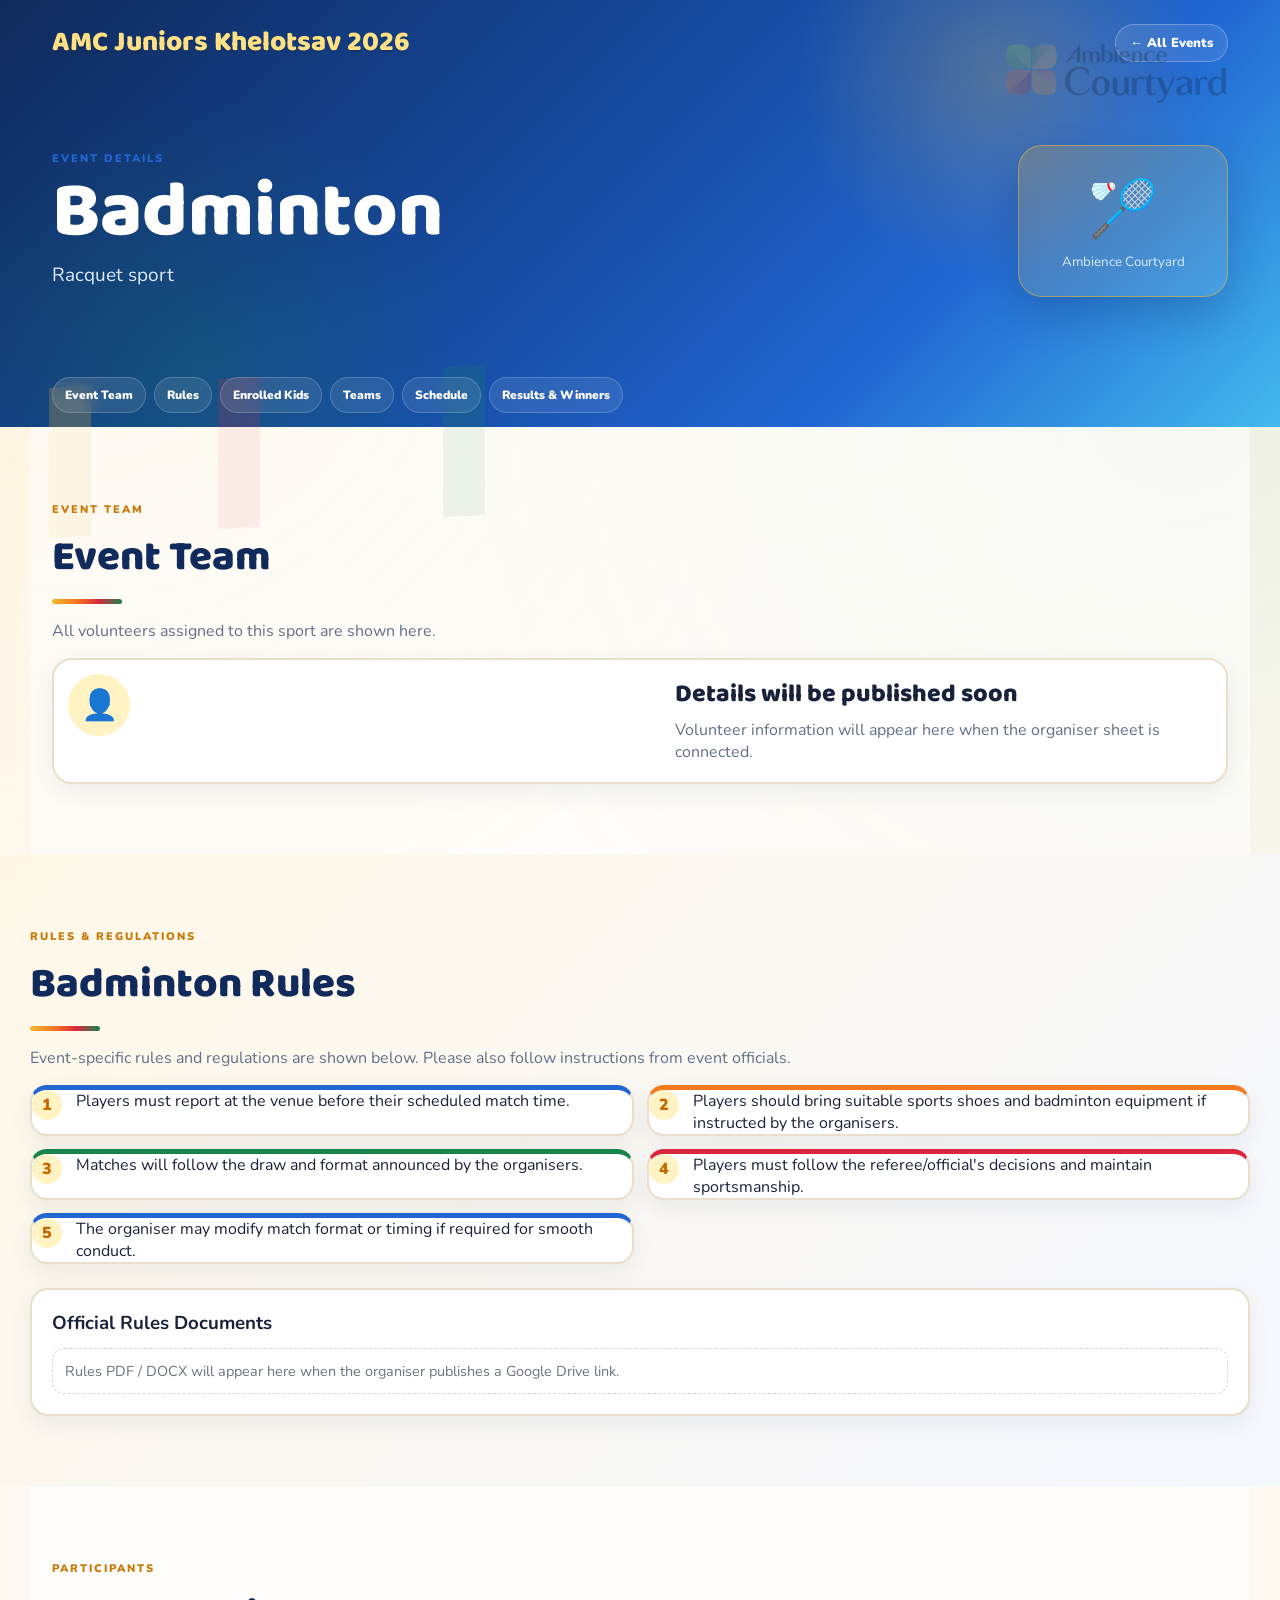
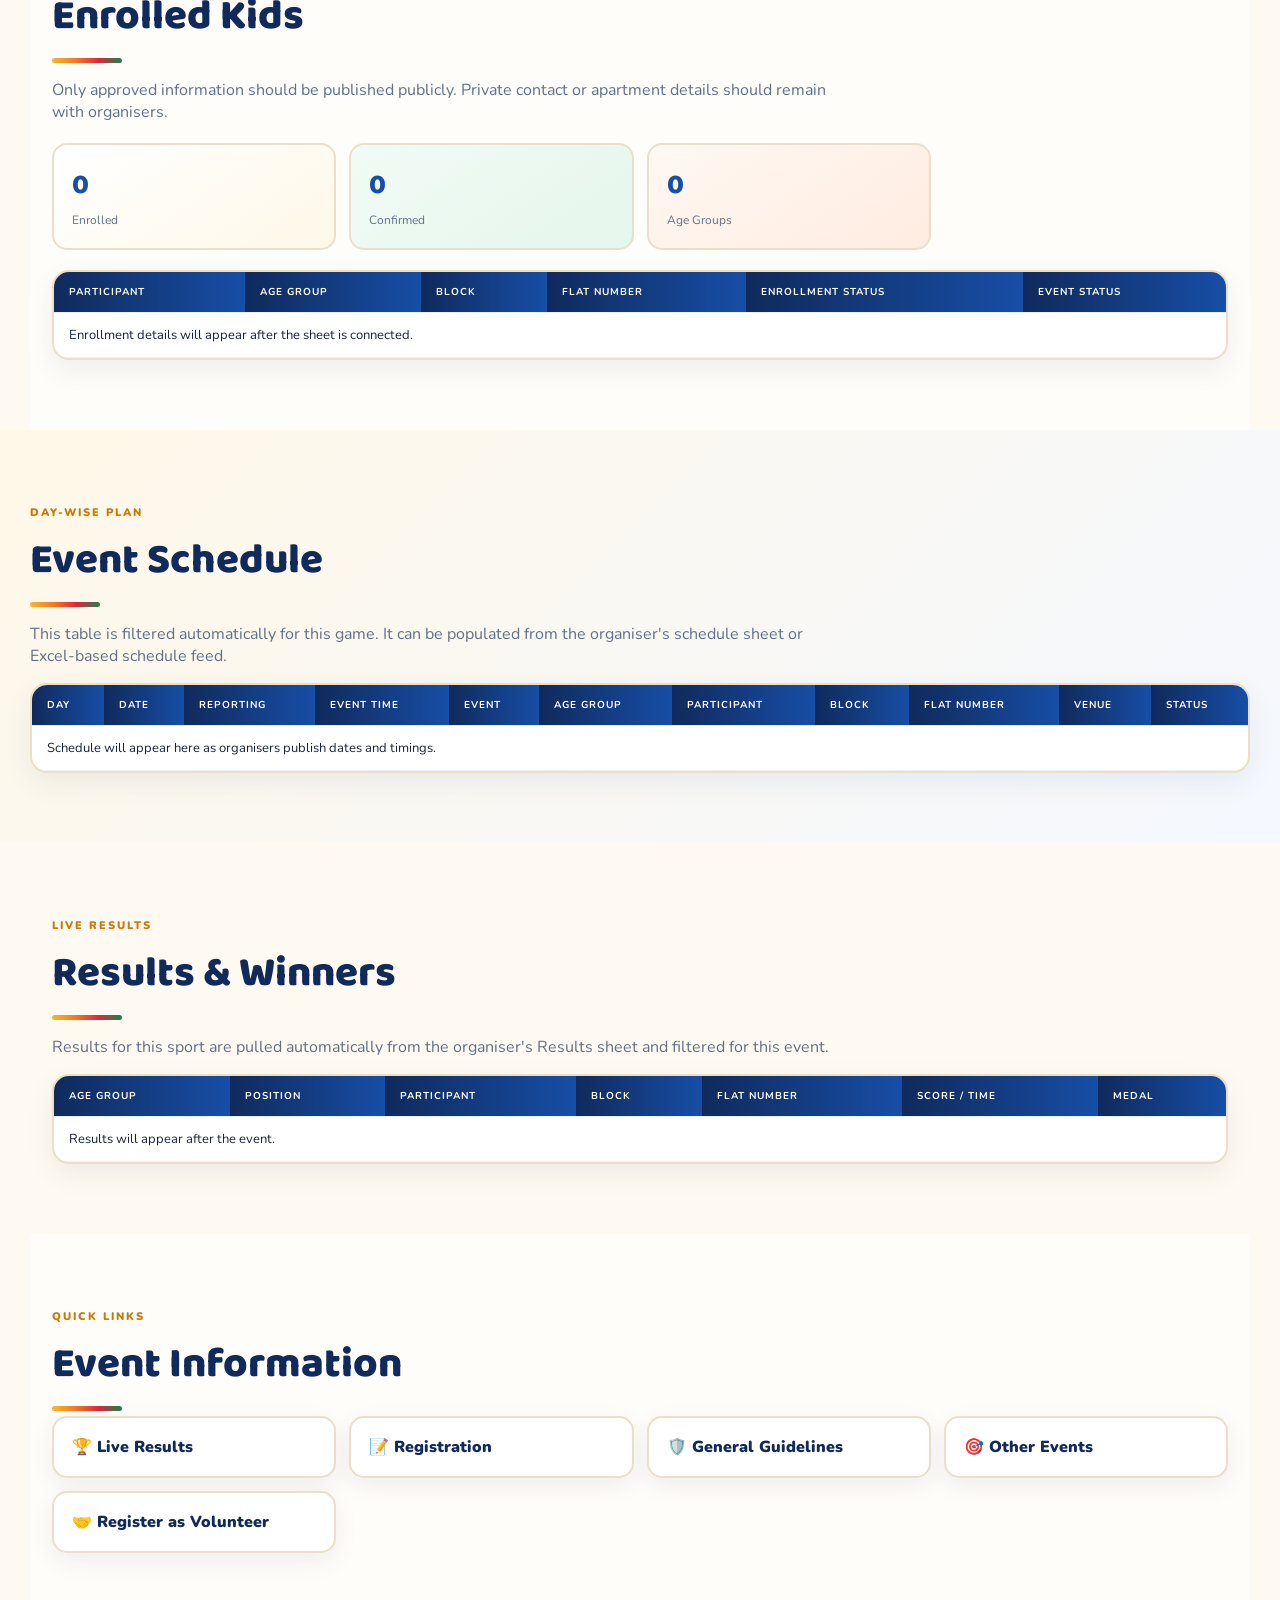
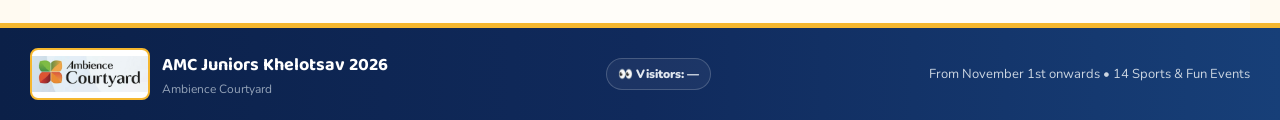
==== commit 1575baed: "logo position update" ====
--- a/event.html
+++ b/event.html
@@ -4,6 +4,7 @@
 <link rel="dns-prefetch" href="https://script.google.com"><meta charset="utf-8"><meta name="viewport" content="width=device-width,initial-scale=1">
 <title>Event Details • AMC Juniors Khelotsav 2026</title><link rel="stylesheet" href="style.css"></head>
 <body>
+<img class="site-floating-logo" src="assets/ambience-courtyard-logo-transparent.png" alt="Ambience Courtyard" aria-hidden="true">
 <header class="subhero"><nav><a class="brand" href="index.html"><span>AMC Juniors Khelotsav 2026</span></a><div class="subnav-actions"><a class="back-link" href="index.html#events">← All Events</a><button class="menu-toggle" type="button" aria-label="Open menu" aria-expanded="false" aria-controls="mobile-menu">☰</button></div></nav>
 <div id="mobile-menu" class="mobile-menu" hidden>
 <div class="mobile-menu-section-label">THIS EVENT</div>
--- a/style.css
+++ b/style.css
@@ -23,6 +23,8 @@
 
 /* Mobile navigation menu */
 .hero,.subhero{position:relative}
+.hero nav,.hero .hero-inner{position:relative;z-index:2}
+
 .menu-toggle{display:none;border:1px solid #ffffff55;background:#ffffff18;color:#fff;width:44px;height:44px;border-radius:12px;font-size:24px;line-height:1;cursor:pointer;align-items:center;justify-content:center;font-weight:900}
 .mobile-menu{display:none;position:absolute;z-index:1000;top:72px;left:16px;right:16px;padding:10px;background:#ffffff;border:1px solid #dbe4ef;border-radius:18px;box-shadow:0 18px 45px #1725542b}
 .mobile-menu a{display:block;padding:13px 14px;border-radius:12px;color:#172554;text-decoration:none;font-weight:800;font-size:14px}
@@ -78,6 +80,7 @@
     linear-gradient(135deg,#102a5c 0%,#174ea6 48%,#2166d1 72%,#43b9ee 100%);
   position:relative;
 }
+.subhero > *{position:relative;z-index:1;}
 .hero::after,.subhero::after{
   content:"";
   position:absolute;
@@ -275,10 +278,10 @@
 .enrollment-badge small{display:block;margin-top:4px}
 
 
-/* Event Team volunteer cards + mobile-friendly contact actions */
+/* Event Team: one public SPOC contact + name-only volunteer list */
 .spoc-card{
   display:grid;
-  grid-template-columns:repeat(2,minmax(0,1fr));
+  grid-template-columns:minmax(280px,1.1fr) minmax(220px,.9fr);
   align-items:stretch;
   gap:14px;
   padding:14px;
@@ -294,36 +297,45 @@
   padding:18px;
   box-shadow:0 6px 18px rgba(16,42,92,.06);
 }
-.volunteer-card:nth-child(4n+1){border-top:5px solid #2166d1}
-.volunteer-card:nth-child(4n+2){border-top:5px solid #f47a20}
-.volunteer-card:nth-child(4n+3){border-top:5px solid #16854b}
-.volunteer-card:nth-child(4n+4){border-top:5px solid #d9283e}
-.volunteer-card .spoc-icon{flex:0 0 58px;width:58px;height:58px}
+.spoc-primary{border-top:5px solid #2166d1}
+.spoc-primary .spoc-icon{flex:0 0 58px;width:58px;height:58px}
 .volunteer-card .spoc-details{min-width:0;flex:1}
 .volunteer-card h3{font:800 23px 'Baloo 2';margin:0 0 3px;color:#102a5c;overflow-wrap:anywhere}
-.volunteer-role{font-weight:900;color:#174ea6}
-.volunteer-meta,.volunteer-contact{overflow-wrap:anywhere}
+.volunteer-meta{overflow-wrap:anywhere}
 .volunteer-actions{display:flex;flex-wrap:wrap;gap:8px;margin-top:10px}
 .volunteer-actions a{display:inline-flex;align-items:center;justify-content:center;min-height:38px;padding:8px 13px;border-radius:10px;font-weight:900;font-size:13px}
 .volunteer-call{background:#174ea6;color:#fff!important}
 .volunteer-whatsapp{background:#16854b;color:#fff!important}
-.spoc-divider{display:none}
+.spoc-badge{display:inline-block;margin-bottom:5px;padding:4px 8px;border-radius:999px;background:#eaf2ff;color:#174ea6;font-size:10px;font-weight:900;letter-spacing:1.2px}
+.volunteer-list{background:#fff;border:2px solid #eadfca;border-radius:18px;padding:18px 20px;box-shadow:0 6px 18px rgba(16,42,92,.06);border-top:5px solid #f47a20}
+.volunteer-list-title{font:800 20px 'Baloo 2';color:#102a5c;margin-bottom:8px}
+.volunteer-list ul{margin:0;padding-left:20px;display:grid;gap:7px}
+.volunteer-list li{color:#174ea6;font-weight:800;font-size:15px}
+.volunteer-list-empty{margin:0;color:var(--muted);font-size:13px}
+.spoc-empty{grid-column:1 / -1;display:flex;align-items:center;gap:20px;background:#fff;border:1px solid var(--border);border-radius:20px;padding:22px;box-shadow:0 8px 24px #1725540b}
+.spoc-empty h3{font:800 25px 'Baloo 2';margin:0}.spoc-empty p{margin:5px 0;color:var(--muted)}
 
 @media(max-width:700px){
-  .spoc-card{grid-template-columns:1fr;padding:10px;gap:12px}
-  .volunteer-card{padding:15px;gap:12px;border-radius:16px}
-  .volunteer-card .spoc-icon{flex-basis:50px;width:50px;height:50px;font-size:25px}
-  .volunteer-card h3{font-size:21px;line-height:1.05}
+  .spoc-card{grid-template-columns:1fr;padding:10px;gap:10px}
+  .volunteer-card{padding:14px;gap:10px;border-radius:16px}
+  .spoc-primary .spoc-icon{flex-basis:46px;width:46px;height:46px;font-size:23px}
+  .volunteer-card h3{font-size:20px;line-height:1.05}
+  .spoc-badge{font-size:8px;padding:3px 7px}
   .volunteer-actions{display:grid;grid-template-columns:1fr 1fr}
-  .volunteer-actions a{width:100%;min-height:42px}
+  .volunteer-actions a{width:100%;min-height:38px}
+  .volunteer-list{padding:14px 16px;border-radius:16px}
+  .volunteer-list-title{font-size:18px;margin-bottom:6px}
+  .volunteer-list li{font-size:13px}
 }
 
 @media(max-width:420px){
-  .volunteer-card{padding:13px}
-  .volunteer-card .spoc-icon{display:none}
-  .volunteer-actions{grid-template-columns:1fr}
-}
-
+  .volunteer-card{padding:12px}
+  .spoc-primary .spoc-icon{display:none}
+  .volunteer-actions{grid-template-columns:1fr 1fr}
+  .volunteer-actions a{font-size:11px;min-height:34px;padding:7px 6px}
+  .volunteer-list{padding:12px 14px}
+  .volunteer-list li{font-size:12px}
+}
 
 /* Homepage volunteer registration section + live results navigation */
 .live-results-nav{background:linear-gradient(135deg,#d9283e,#f47a20)!important;color:#fff!important}
@@ -1787,3 +1799,172 @@
     max-height:114px !important;
   }
 }
+
+/* Ambience Courtyard watermark: one fixed logo, never part of document flow. */
+.site-floating-logo{
+  position:fixed !important;
+  top:44px !important;
+  right:54px !important;
+  width:220px !important;
+  height:auto !important;
+  max-width:24vw !important;
+  max-height:none !important;
+  display:block !important;
+  margin:0 !important;
+  padding:0 !important;
+  border:0 !important;
+  border-radius:0 !important;
+  background:transparent !important;
+  box-shadow:none !important;
+  object-fit:contain !important;
+  opacity:.20 !important;
+  z-index:1001 !important;
+  pointer-events:none !important;
+}
+
+/* Falling sports emojis: festive, subtle, and non-interactive across the site. */
+#falling-sports-emojis{
+  position:fixed;
+  inset:0;
+  z-index:899;
+  pointer-events:none;
+  overflow:hidden;
+}
+.falling-sports-emoji{
+  position:absolute;
+  left:var(--x);
+  top:-40px;
+  font-size:var(--size);
+  line-height:1;
+  opacity:.92;
+  filter:saturate(1.45) drop-shadow(0 3px 4px rgba(10,35,90,.24));
+  text-shadow:0 0 10px rgba(255,255,255,.45);
+  animation:fallingSportsEmoji var(--duration) linear var(--delay) infinite;
+  will-change:transform;
+  user-select:none;
+}
+@keyframes fallingSportsEmoji{
+  0%{transform:translate3d(0,-60px,0) rotate(0deg);}
+  25%{transform:translate3d(var(--drift),25vh,0) rotate(90deg);}
+  50%{transform:translate3d(calc(var(--drift) * -1),50vh,0) rotate(180deg);}
+  75%{transform:translate3d(var(--drift),75vh,0) rotate(270deg);}
+  100%{transform:translate3d(0,110vh,0) rotate(360deg);}
+}
+@media(max-width:550px){
+  #falling-sports-emojis{z-index:899;display:block!important;}
+  .falling-sports-emoji{opacity:.82;font-size:calc(var(--size) + 1px);filter:saturate(1.5) drop-shadow(0 3px 4px rgba(10,35,90,.22));text-shadow:0 0 8px rgba(255,255,255,.38);}
+}
+@media(prefers-reduced-motion:reduce){
+  #falling-sports-emojis{display:block!important;}
+  .falling-sports-emoji-static{top:var(--static-y)!important;animation:none!important;transform:none!important;opacity:.78!important;}
+}
+
+/* Mobile visibility: keep the decorative sports emojis above page content and below menus. */
+@media(max-width:550px){
+  #falling-sports-emojis{z-index:899!important;display:block!important;}
+  .falling-sports-emoji{opacity:.98!important;font-size:calc(var(--size) + 2px)!important;}
+}
+
+/* Final Event Team layout: one SPOC with contact details + names-only list for everyone else. */
+#spoc-card.spoc-card{
+  display:grid !important;
+  grid-template-columns:minmax(280px,1.05fr) minmax(220px,.95fr) !important;
+  gap:14px !important;
+  align-items:stretch !important;
+  padding:14px !important;
+}
+#spoc-card .volunteer-card.spoc-primary{
+  display:flex !important;
+  min-width:0 !important;
+  background:#fff !important;
+  border:2px solid #eadfca !important;
+  border-top:5px solid #2166d1 !important;
+  border-radius:18px !important;
+  padding:18px !important;
+  gap:16px !important;
+  box-shadow:0 6px 18px rgba(16,42,92,.06) !important;
+}
+#spoc-card .volunteer-list{
+  display:block !important;
+  min-width:0 !important;
+  background:#fff !important;
+  border:2px solid #eadfca !important;
+  border-top:5px solid #f47a20 !important;
+  border-radius:18px !important;
+  padding:18px 20px !important;
+  box-shadow:0 6px 18px rgba(16,42,92,.06) !important;
+}
+#spoc-card .volunteer-list-title{
+  font:800 20px 'Baloo 2' !important;
+  color:#102a5c !important;
+  margin-bottom:8px !important;
+}
+#spoc-card .volunteer-list ul{
+  margin:0 !important;
+  padding-left:20px !important;
+  display:grid !important;
+  gap:7px !important;
+}
+#spoc-card .volunteer-list li{
+  color:#174ea6 !important;
+  font-weight:800 !important;
+  font-size:15px !important;
+}
+#spoc-card .spoc-badge{
+  display:inline-block !important;
+  margin-bottom:5px !important;
+  padding:4px 8px !important;
+  border-radius:999px !important;
+  background:#eaf2ff !important;
+  color:#174ea6 !important;
+  font-size:10px !important;
+  font-weight:900 !important;
+  letter-spacing:1.2px !important;
+}
+@media(max-width:700px){
+  #spoc-card.spoc-card{
+    grid-template-columns:1fr !important;
+    gap:10px !important;
+    padding:10px !important;
+  }
+  #spoc-card .volunteer-card.spoc-primary{
+    padding:14px !important;
+    gap:10px !important;
+    border-radius:16px !important;
+  }
+  #spoc-card .volunteer-list{
+    padding:14px 16px !important;
+    border-radius:16px !important;
+  }
+  #spoc-card .volunteer-list-title{font-size:18px !important; margin-bottom:6px !important}
+  #spoc-card .volunteer-list li{font-size:13px !important}
+}
+@media(max-width:420px){
+  #spoc-card .volunteer-card.spoc-primary{padding:12px !important}
+  #spoc-card .volunteer-list{padding:12px 14px !important}
+  #spoc-card .volunteer-list li{font-size:12px !important}
+}
+
+/* Event Team: public list details for non-SPOC volunteers */
+.volunteer-list-meta { color: #5d6d86; font-weight: 600; font-size: .92em; }
+.volunteer-list-name { font-weight: 700; }
+.spoc-note { margin-top: 12px; color: #5d6d86; font-size: .9em; }
+
+
+@media(max-width:700px){
+  .site-floating-logo{
+    top:30px !important;
+    right:30px !important;
+    width:165px !important;
+    max-width:38vw !important;
+    opacity:.20 !important;
+  }
+}
+@media(max-width:420px){
+  .site-floating-logo{
+    top:24px !important;
+    right:24px !important;
+    width:145px !important;
+    max-width:42vw !important;
+  }
+}
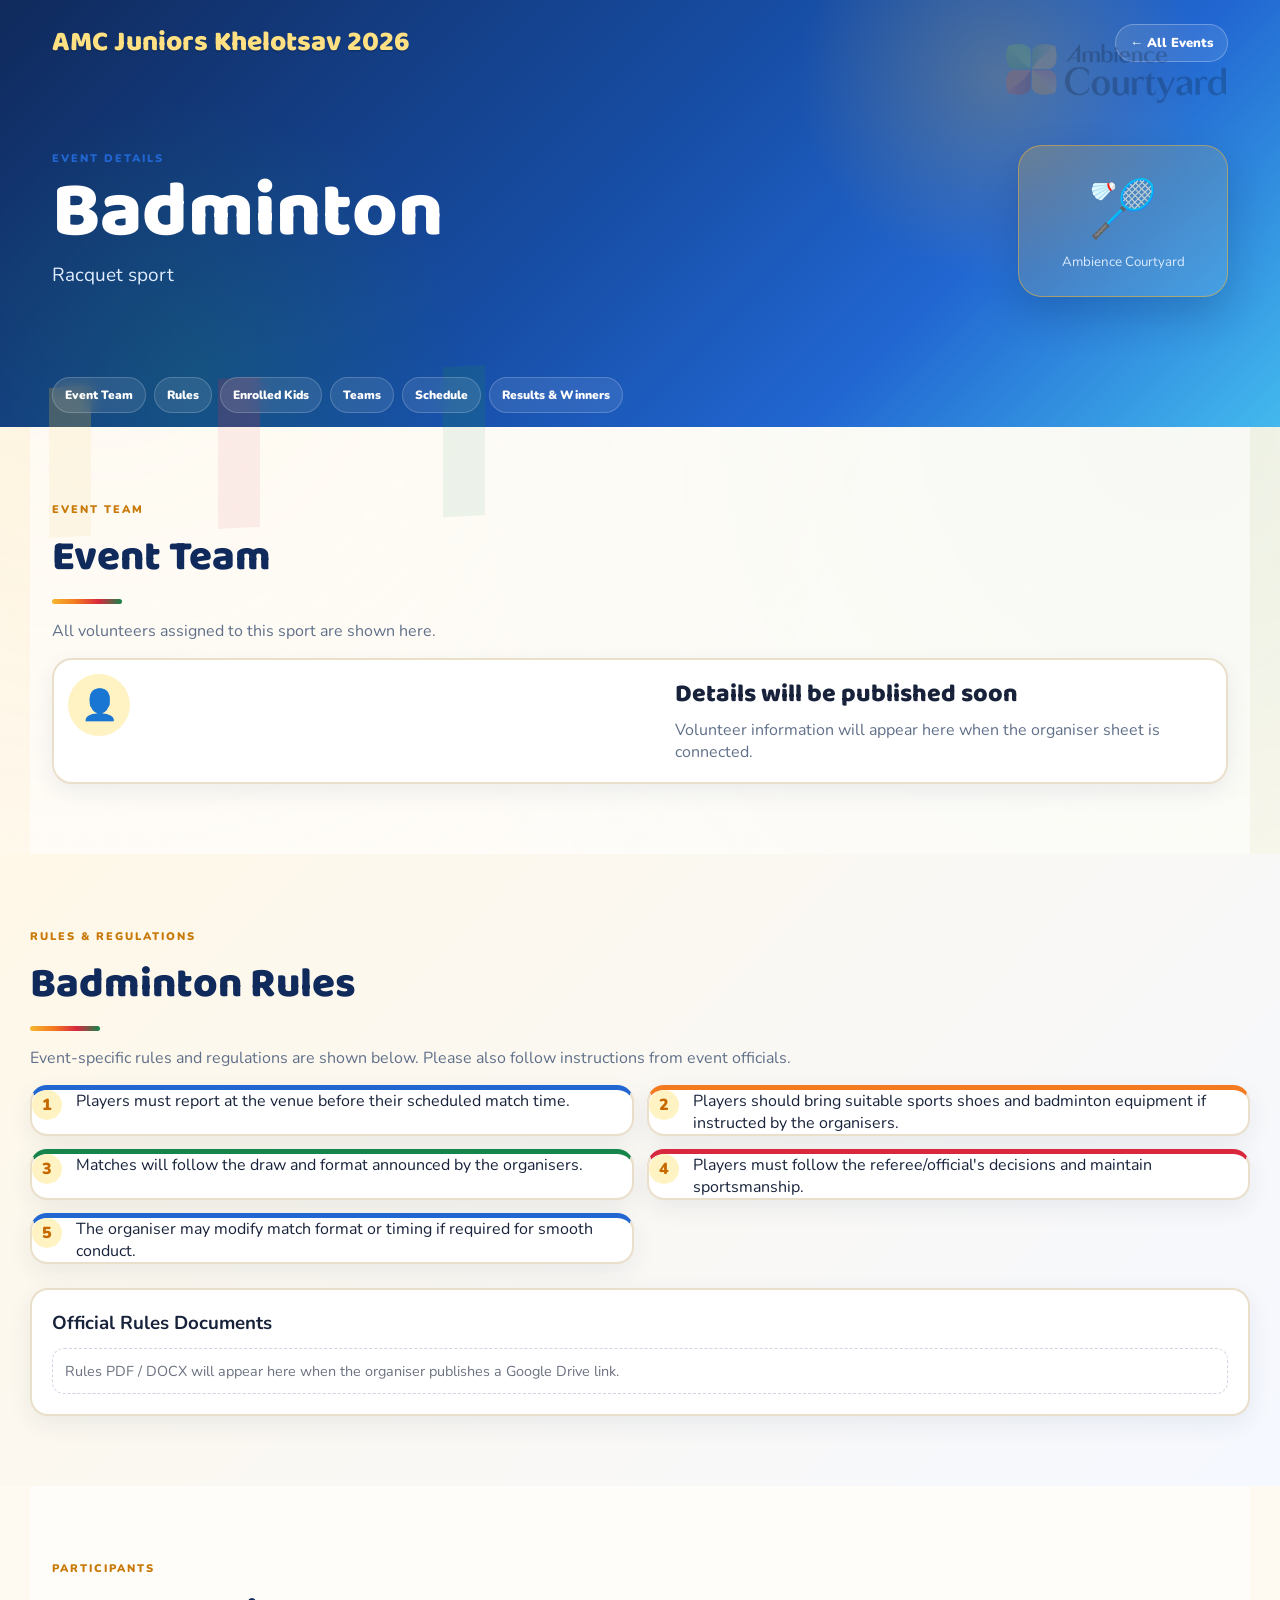
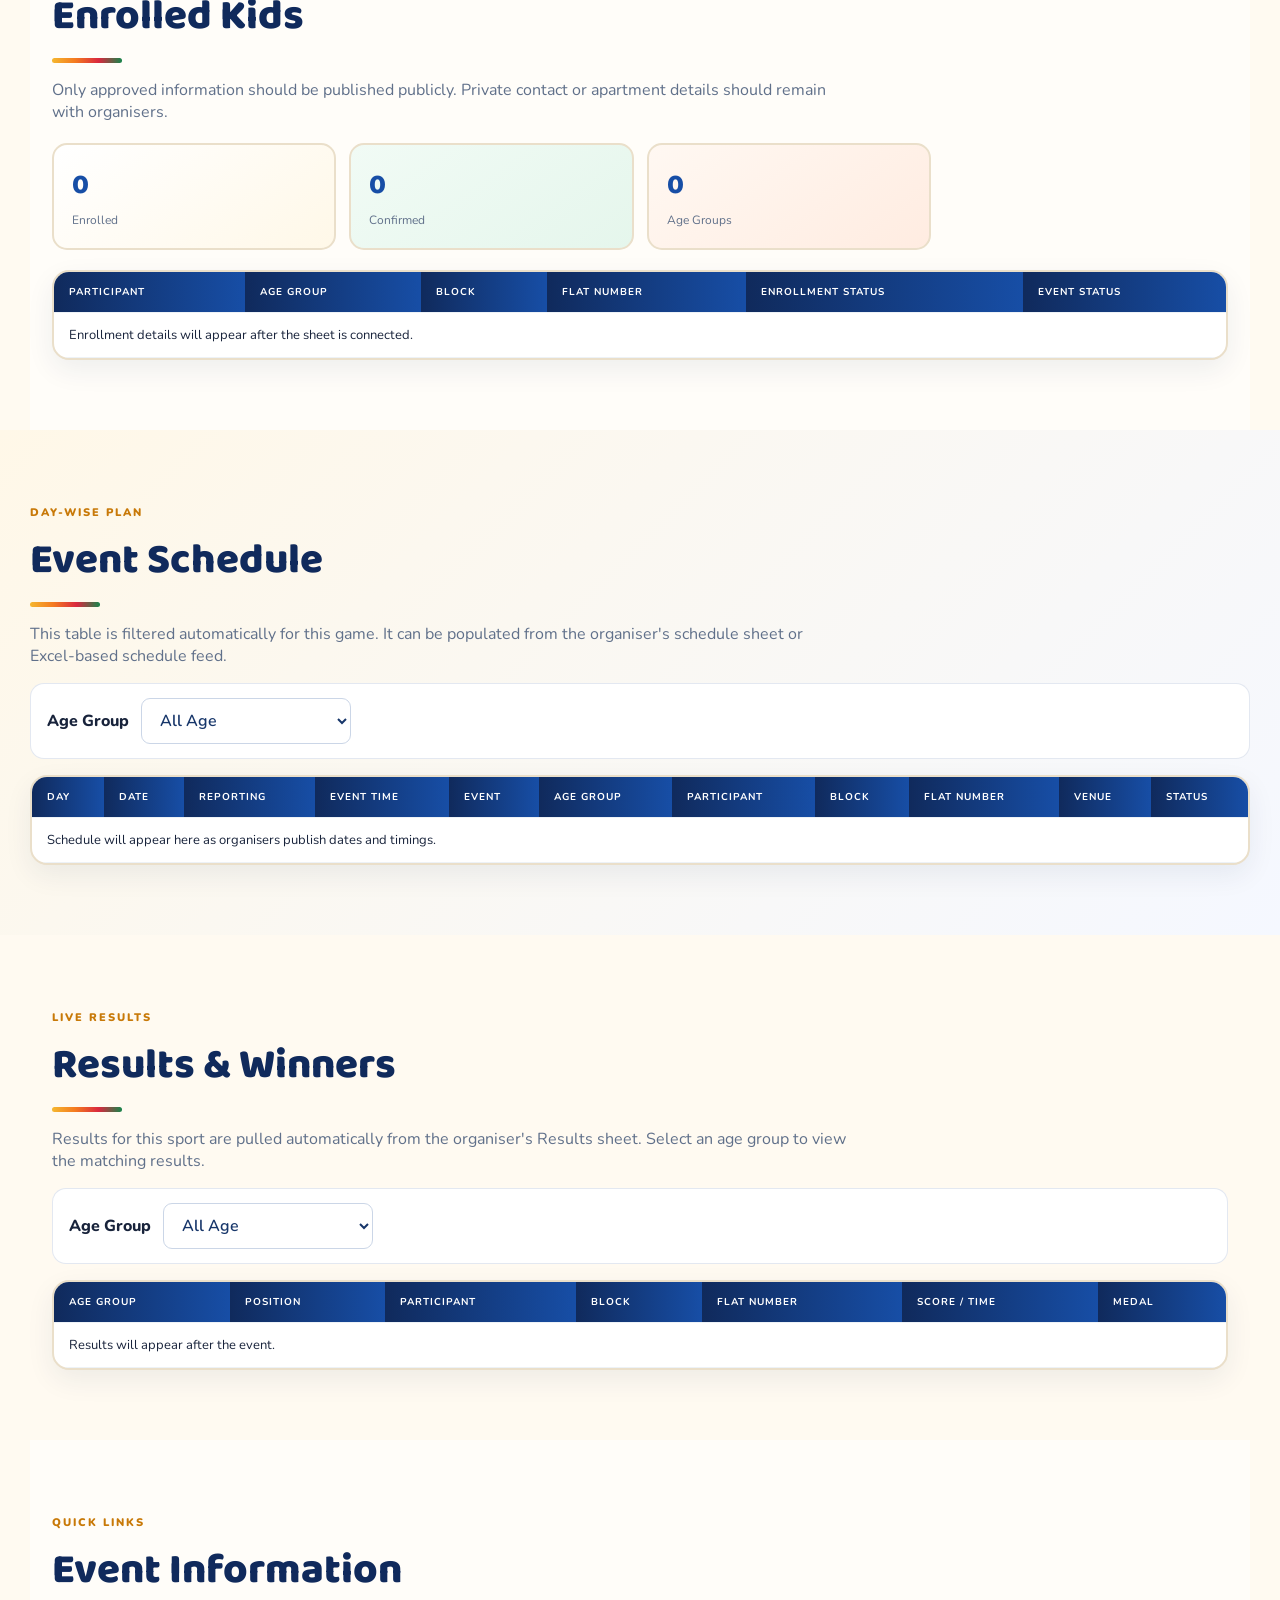
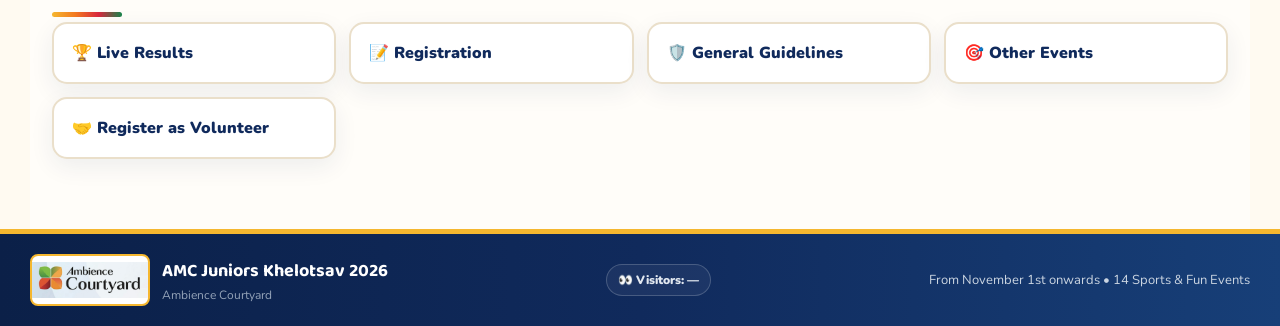
==== commit 1356bde1: "Add payment information tile" ====
--- a/event.html
+++ b/event.html
@@ -1,8 +1,30 @@
 <!doctype html>
 <html lang="en"><head>
+<link rel="icon" type="image/jpeg" href="https://ganeshkeethol.github.io/AMC-Juniors-Khelotsav-2026/og-image.jpg">
+<link rel="apple-touch-icon" href="https://ganeshkeethol.github.io/AMC-Juniors-Khelotsav-2026/og-image.jpg">
+<link rel="canonical" href="https://ganeshkeethol.github.io/AMC-Juniors-Khelotsav-2026/">
+<meta property="og:type" content="website">
+<meta property="og:site_name" content="AMC Juniors Khelotsav 2026">
+<meta property="og:title" content="AMC Juniors Khelotsav 2026">
+<meta property="og:description" content="AMC Juniors Khelotsav 2026 — Sports & Games Fest at Ambience Courtyard.">
+<meta property="og:url" content="https://ganeshkeethol.github.io/AMC-Juniors-Khelotsav-2026/">
+<meta property="og:image" content="https://ganeshkeethol.github.io/AMC-Juniors-Khelotsav-2026/og-image.jpg">
+<meta property="og:image:secure_url" content="https://ganeshkeethol.github.io/AMC-Juniors-Khelotsav-2026/og-image.jpg">
+<meta property="og:image:type" content="image/jpeg">
+<meta property="og:image:width" content="1200">
+<meta property="og:image:height" content="630">
+<meta property="og:image:alt" content="AMC Juniors Khelotsav 2026 Event Logo">
+<meta name="twitter:card" content="summary_large_image">
+<meta name="twitter:title" content="AMC Juniors Khelotsav 2026">
+<meta name="twitter:description" content="AMC Juniors Khelotsav 2026 — Sports & Games Fest at Ambience Courtyard.">
+<meta name="twitter:image" content="https://ganeshkeethol.github.io/AMC-Juniors-Khelotsav-2026/og-image.jpg">
+<meta name="twitter:image:alt" content="AMC Juniors Khelotsav 2026 Event Logo">
+<link rel="image_src" href="https://ganeshkeethol.github.io/AMC-Juniors-Khelotsav-2026/og-image.jpg">
 <link rel="preconnect" href="https://script.google.com" crossorigin>
 <link rel="dns-prefetch" href="https://script.google.com"><meta charset="utf-8"><meta name="viewport" content="width=device-width,initial-scale=1">
-<title>Event Details • AMC Juniors Khelotsav 2026</title><link rel="stylesheet" href="style.css"></head>
+<meta name="theme-color" content="#123b73">
+<title>Event Details • AMC Juniors Khelotsav 2026</title><link rel="stylesheet" href="style.css">
+</head>
 <body>
 <img class="site-floating-logo" src="assets/ambience-courtyard-logo-transparent.png" alt="Ambience Courtyard" aria-hidden="true">
 <header class="subhero"><nav><a class="brand" href="index.html"><span>AMC Juniors Khelotsav 2026</span></a><div class="subnav-actions"><a class="back-link" href="index.html#events">← All Events</a><button class="menu-toggle" type="button" aria-label="Open menu" aria-expanded="false" aria-controls="mobile-menu">☰</button></div></nav>
@@ -17,9 +39,10 @@
 <section id="event-rules" class="grey"><div class="title"><small>RULES & REGULATIONS</small><h2 id="rules-heading">Game Rules</h2><p>Event-specific rules and regulations are shown below. Please also follow instructions from event officials.</p></div><div id="rules-list" class="rules-single"></div><div class="rules-docs-wrap"><h3>Official Rules Documents</h3><div id="rules-docs" class="rules-docs"><div class="doc-empty">Rules PDF / DOCX will appear here when the organiser publishes a Google Drive link.</div></div></div></section>
 <section id="participants"><div class="title"><small>PARTICIPANTS</small><h2>Enrolled Kids</h2><p>Only approved information should be published publicly. Private contact or apartment details should remain with organisers.</p></div><div class="stats"><div><b id="participant-count">0</b><span>Enrolled</span></div><div><b id="confirmed-count">0</b><span>Confirmed</span></div><div><b id="age-groups-count">0</b><span>Age Groups</span></div></div><div class="table"><table><thead><tr><th>Participant</th><th>Age Group</th><th>Block</th><th>Flat Number</th><th>Enrollment Status</th><th>Event Status</th></tr></thead><tbody id="participants-body"><tr><td colspan="6">Enrollment details will appear after the sheet is connected.</td></tr></tbody></table></div></section>
 <section id="teams-section" class="group-only" hidden><div class="title"><small>TEAMS / GROUPS</small><h2>Teams</h2><p>Teams are grouped by age category. Team membership is managed through the Enrollments sheet using Team ID.</p></div><div id="teams-grid" class="teams-grid"><div class="team-empty">No teams published yet.</div></div></section>
-<section id="event-schedule" class="grey"><div class="title"><small>DAY-WISE PLAN</small><h2>Event Schedule</h2><p>This table is filtered automatically for this game. It can be populated from the organiser's schedule sheet or Excel-based schedule feed.</p></div><div class="table"><table><thead><tr><th>Day</th><th>Date</th><th>Reporting</th><th>Event Time</th><th>Event</th><th>Age Group</th><th>Participant</th><th>Block</th><th>Flat Number</th><th>Venue</th><th>Status</th></tr></thead><tbody id="game-schedule-body"><tr><td colspan="11">Schedule will appear here as organisers publish dates and timings.</td></tr></tbody></table></div></section>
+<section id="event-schedule" class="grey"><div class="title"><small>DAY-WISE PLAN</small><h2>Event Schedule</h2><p>This table is filtered automatically for this game. It can be populated from the organiser's schedule sheet or Excel-based schedule feed.</p></div><div class="results-filter"><label for="schedule-age-filter">Age Group</label><select id="schedule-age-filter" aria-label="Filter schedule by age group"><option value="All Age">All Age</option></select></div><div class="table"><table><thead><tr><th>Day</th><th>Date</th><th>Reporting</th><th>Event Time</th><th>Event</th><th>Age Group</th><th>Participant</th><th>Block</th><th>Flat Number</th><th>Venue</th><th>Status</th></tr></thead><tbody id="game-schedule-body"><tr><td colspan="11">Schedule will appear here as organisers publish dates and timings.</td></tr></tbody></table></div></section>
 <section id="results">
-<div class="title"><small>LIVE RESULTS</small><h2>Results & Winners</h2><p>Results for this sport are pulled automatically from the organiser's Results sheet and filtered for this event.</p></div>
+<div class="title"><small>LIVE RESULTS</small><h2>Results & Winners</h2><p>Results for this sport are pulled automatically from the organiser's Results sheet. Select an age group to view the matching results.</p></div>
+<div class="results-filter"><label for="results-age-filter">Age Group</label><select id="results-age-filter" aria-label="Filter results by age group"><option value="All Age">All Age</option></select></div>
 <div class="table"><table><thead><tr><th>Age Group</th><th>Position</th><th>Participant</th><th>Block</th><th>Flat Number</th><th>Score / Time</th><th>Medal</th></tr></thead><tbody id="game-results-body"><tr><td colspan="7">Results will appear after the event.</td></tr></tbody></table></div>
 </section>
 <section id="event-links"><div class="title"><small>QUICK LINKS</small><h2>Event Information</h2></div><div class="quick-links"><a href="results.html">🏆 Live Results</a><a href="index.html#register">📝 Registration</a><a href="index.html#guidelines">🛡️ General Guidelines</a><a href="index.html#events">🎯 Other Events</a><a href="https://tinyurl.com/volunteerskhelotsav2026" target="_blank" rel="noopener">🤝 Register as Volunteer</a></div></section>
--- a/style.css
+++ b/style.css
@@ -1968,3 +1968,210 @@
     max-width:42vw !important;
   }
 }
+
+/* Final mobile sub-page header compactness: match the compact homepage header. */
+@media (max-width: 550px){
+  .subhero > nav{
+    padding:10px 14px !important;
+  }
+  .subhero .brand span{
+    font-size:16px !important;
+    line-height:1.05 !important;
+  }
+  .subhero .subnav-actions{
+    gap:6px !important;
+  }
+  .subhero .back-link{
+    padding:7px 10px !important;
+    font-size:11px !important;
+  }
+  .subhero .menu-toggle{
+    width:38px !important;
+    height:38px !important;
+    min-width:38px !important;
+    padding:0 !important;
+  }
+  .subhero .event-hero{
+    padding:24px 14px 30px !important;
+    gap:14px !important;
+    align-items:flex-start !important;
+  }
+  .subhero .event-hero h1{
+    font-size:40px !important;
+    line-height:.92 !important;
+    margin:6px 0 10px !important;
+  }
+  .subhero .event-hero .eyebrow{
+    font-size:9px !important;
+    letter-spacing:1.4px !important;
+  }
+  .subhero .event-hero .lead{
+    font-size:14px !important;
+    line-height:1.35 !important;
+  }
+  .subhero .event-badge{
+    width:100% !important;
+    min-width:0 !important;
+    padding:12px 14px !important;
+    border-radius:16px !important;
+  }
+  .subhero .event-badge span{
+    font-size:38px !important;
+  }
+  .subhero .event-badge b{
+    font-size:18px !important;
+  }
+  .subhero .event-badge small{
+    font-size:10px !important;
+  }
+}
+@media (max-width:380px){
+  .subhero .event-hero{
+    padding:20px 12px 26px !important;
+  }
+  .subhero .event-hero h1{
+    font-size:34px !important;
+  }
+  .subhero .event-hero .lead{
+    font-size:13px !important;
+  }
+  .subhero .back-link{
+    font-size:10px !important;
+    padding:6px 8px !important;
+  }
+}
+
+/* Important notifications carousel — text only */
+
+.notifications-label{
+  margin:0 auto 10px;
+  max-width:1080px;
+  padding:0 4px;
+  font-size:12px;
+  font-weight:800;
+  letter-spacing:2px;
+  color:#e35b2f;
+  text-transform:uppercase;
+}
+@media(max-width:700px){
+  .notifications-label{padding:0 12px;font-size:10px;letter-spacing:1.3px;margin:0 auto 5px;}
+}
+.notifications-section{padding-top:18px;padding-bottom:4px}
+.notifications-carousel{position:relative;display:flex;align-items:center;gap:7px;margin-top:6px}
+.notifications-track{display:flex;overflow:hidden;scroll-behavior:smooth;scroll-snap-type:x mandatory;flex:1;padding:2px}
+.notification-card{min-width:100%;scroll-snap-align:start;background:#fffdf4;border:1px solid #e5d9b8;border-radius:16px;box-shadow:0 7px 20px rgba(16,42,92,.07);min-height:132px;display:flex;align-items:center}
+.notification-card.active{box-shadow:0 9px 24px rgba(16,42,92,.10)}
+.notification-body{padding:18px 22px;display:flex;flex-direction:column;justify-content:center;gap:6px;width:100%;box-sizing:border-box}
+.notification-meta{display:flex;gap:12px;flex-wrap:wrap;color:#b45309;font-size:11px;font-weight:900;text-transform:uppercase;letter-spacing:.04em}
+.notification-body h3{margin:0;color:#102a5c;font:800 22px 'Baloo 2';line-height:1.15;display:block}
+.notification-body p{margin:0;color:#475569;font-size:14px;line-height:1.45;display:block}
+.notification-link{align-self:flex-start;margin-top:2px;text-decoration:none;color:#102a5c;font-weight:900;font-size:13px}
+.notification-nav{flex:0 0 36px;width:36px;height:36px;border:1px solid #d8e1ee;border-radius:50%;background:#fff;color:#102a5c;font-size:24px;line-height:1;cursor:pointer;box-shadow:0 5px 14px rgba(16,42,92,.07);z-index:2}
+.notification-nav:hover{transform:translateY(-1px)}
+.notifications-dots{display:flex;justify-content:center;gap:7px;margin-top:7px}
+.notification-dot{width:7px;height:7px;border:0;border-radius:50%;padding:0;background:#cbd5e1;cursor:pointer}
+.notification-dot.active{width:20px;border-radius:8px;background:#102a5c}
+.notification-loading,.notification-empty{min-width:100%;padding:20px;text-align:center;color:#64748b}
+.notification-empty{display:flex;flex-direction:column;gap:4px;background:#fff;border:1px dashed #dbe5f2;border-radius:14px}
+.notification-empty b{font:800 19px 'Baloo 2';color:#102a5c}
+@media(max-width:700px){
+  .notifications-section{padding-top:4px;padding-bottom:0}
+  .notifications-label{padding:0 10px;font-size:9px;letter-spacing:1.1px;margin:0 auto 3px}
+  .notifications-carousel{gap:3px;margin-top:2px}
+  .notifications-track{padding:1px}
+  .notification-card{min-height:58px;border-radius:10px}
+  .notification-body{padding:6px 8px;gap:2px}
+  .notification-body h3{font-size:14px;line-height:1.05}
+  .notification-body p{font-size:9px;line-height:1.15;display:-webkit-box;-webkit-line-clamp:1;-webkit-box-orient:vertical;overflow:hidden}
+  .notification-meta{font-size:7px;gap:4px;line-height:1}
+  .notification-link{font-size:9px}
+  .notification-nav{flex:0 0 24px;width:24px;height:24px;font-size:15px}
+  .notifications-dots{gap:4px;margin-top:2px}
+  .notification-dot{width:5px;height:5px}
+  .notification-dot.active{width:13px}
+  .coming-soon-media{padding-top:7px;padding-bottom:22px}
+}
+
+/* Final mobile notification spacing: keep the carousel compact with almost no empty space below it. */
+@media (max-width: 700px){
+  #notifications.notifications-section{
+    padding-top:3px !important;
+    padding-bottom:0 !important;
+    margin-bottom:0 !important;
+  }
+  #notifications .notifications-label{margin-bottom:2px !important;}
+  #notifications .notifications-carousel{margin-top:0 !important;}
+  #notifications .notifications-dots{margin-top:1px !important;}
+  .coming-soon-media{
+    padding-top:0 !important;
+    margin-top:0 !important;
+  }
+  #notifications + .coming-soon-media{
+    margin-top:0 !important;
+  }
+}
+
+/* Results age-group filter */
+.results-filter{display:flex;align-items:center;gap:12px;flex-wrap:wrap;margin:0 0 16px;padding:14px 16px;background:var(--card,#fff);border:1px solid rgba(24,70,137,.12);border-radius:14px}
+.results-filter label{font-weight:800;color:var(--ink,#16376c)}
+.results-filter select{min-width:210px;max-width:100%;padding:10px 14px;border:1px solid #cbd6e7;border-radius:9px;background:#fff;color:#17366a;font:inherit;font-weight:600;outline-offset:3px}
+.results-filter select:focus{border-color:#1d58a8;box-shadow:0 0 0 3px rgba(29,88,168,.12)}
+
+
+/* Config-driven UPI registration payment card */
+.registration-payment{max-width:560px;margin:20px 0 0;padding:18px 20px;border:1px solid rgba(255,255,255,.35);border-left:5px solid #ffd447;border-radius:16px;background:rgba(255,255,255,.10);color:#fff;box-shadow:0 12px 28px rgba(0,0,0,.12)}
+.registration-payment[hidden]{display:none!important}
+.registration-payment h3{margin:0 0 6px;font-size:22px;color:#ffd447}
+.registration-payment p{margin:6px 0 12px}
+.payment-detail{display:flex;justify-content:space-between;gap:16px;padding:8px 0;border-bottom:1px solid rgba(255,255,255,.18);overflow-wrap:anywhere}
+.payment-detail span{color:#e4edff}.payment-detail strong{text-align:right;color:#fff}
+.payment-actions{display:flex;flex-wrap:wrap;gap:10px;margin-top:14px}
+.payment-actions .btn{margin:0;cursor:pointer;border:0}
+.payment-actions .payment-copy-btn{background:#fff;color:#123b73;box-shadow:none}
+.registration-payment .payment-note{font-size:13px;color:#e4edff;margin:12px 0 0}
+.payment-copy-status{display:block;min-height:18px;margin-top:5px;font-size:13px;color:#ffd447}
+@media(max-width:600px){.registration-payment{padding:15px}.payment-detail{flex-direction:column;gap:3px}.payment-detail strong{text-align:left}.payment-actions .btn{width:100%}}
+
+
+/* Registration payment card: mobile-first refinements */
+.registration-payment{box-sizing:border-box;width:100%;max-width:560px;min-width:0;overflow-wrap:anywhere}
+.registration-payment h3{line-height:1.2;overflow-wrap:anywhere}
+.registration-payment .payment-detail{display:block;min-width:0}
+.registration-payment .payment-detail strong{display:block;text-align:left;margin-top:4px;overflow-wrap:anywhere;word-break:break-word}
+.registration-payment .payment-actions{display:grid;grid-template-columns:1fr;gap:10px}
+.registration-payment .payment-actions .btn{width:100%;min-height:44px;white-space:normal}
+.registration-payment .payment-note{line-height:1.45;overflow-wrap:anywhere}
+@media(max-width:600px){
+  section#register.register{grid-template-columns:minmax(0,1fr)!important;gap:22px!important;padding:30px 16px!important}
+  section#register.register>div{min-width:0;width:100%}
+  section#register.register h2{font-size:clamp(30px,8vw,38px)!important;overflow-wrap:anywhere}
+  .registration-payment{margin-top:18px;padding:14px!important;border-radius:15px}
+  .registration-payment h3{font-size:clamp(18px,5vw,22px)!important}
+  .registration-payment p{font-size:13px!important;line-height:1.45!important}
+  /* Keep both payment actions side by side on mobile. */
+  .registration-payment .payment-actions{display:grid!important;grid-template-columns:repeat(2,minmax(0,1fr))!important;gap:8px!important}
+  .registration-payment .payment-actions .btn{width:100%!important;min-width:0!important;min-height:42px!important;padding:10px 6px!important;font-size:clamp(11px,3.1vw,13px)!important;line-height:1.2!important;white-space:normal!important;overflow-wrap:anywhere!important}
+  /* Reduce the UPI ID text size on narrow screens while keeping it readable. */
+  .registration-payment .payment-detail strong{font-size:clamp(12px,3.5vw,15px)!important;line-height:1.35!important;letter-spacing:0!important}
+  section#register.register .steps{display:grid!important;grid-template-columns:repeat(2,minmax(0,1fr))!important;gap:8px!important;align-items:stretch!important}
+  section#register.register .steps div{min-width:0!important;font-size:clamp(9px,2.7vw,11px)!important;line-height:1.3!important;padding:9px 8px!important;overflow-wrap:anywhere!important}
+  section#register.register .steps b{display:inline-block!important;margin-right:4px!important}
+}
+
+
+/* Final mobile tweaks: full-width Registration Form button and compact UPI ID */
+@media (max-width: 600px) {
+  section#register.register #form-btn {
+    display: block !important;
+    width: 100% !important;
+    max-width: none !important;
+    box-sizing: border-box !important;
+    margin: 14px 0 0 !important;
+    text-align: center !important;
+  }
+  section#register.register .registration-payment .payment-detail strong#payment-upi {
+    font-size: 12px !important;
+    line-height: 1.3 !important;
+    letter-spacing: 0 !important;
+  }
+}
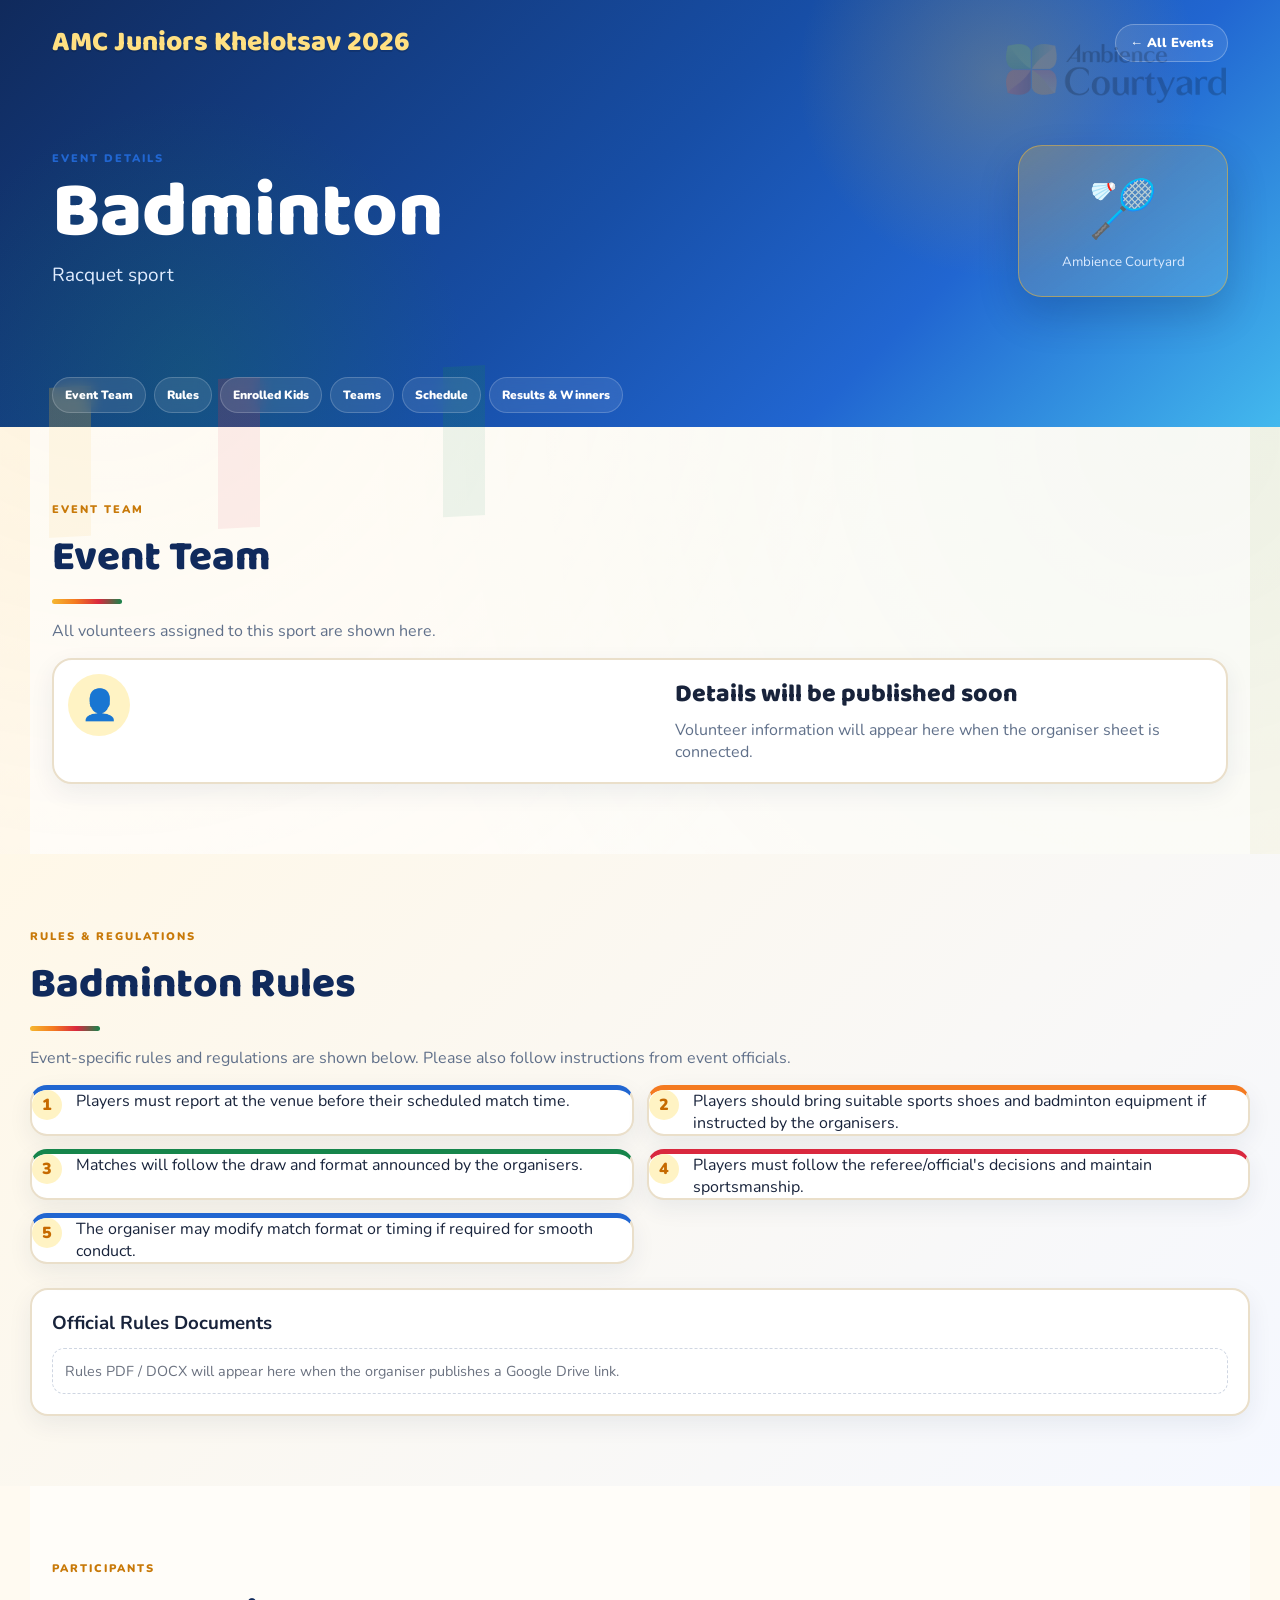
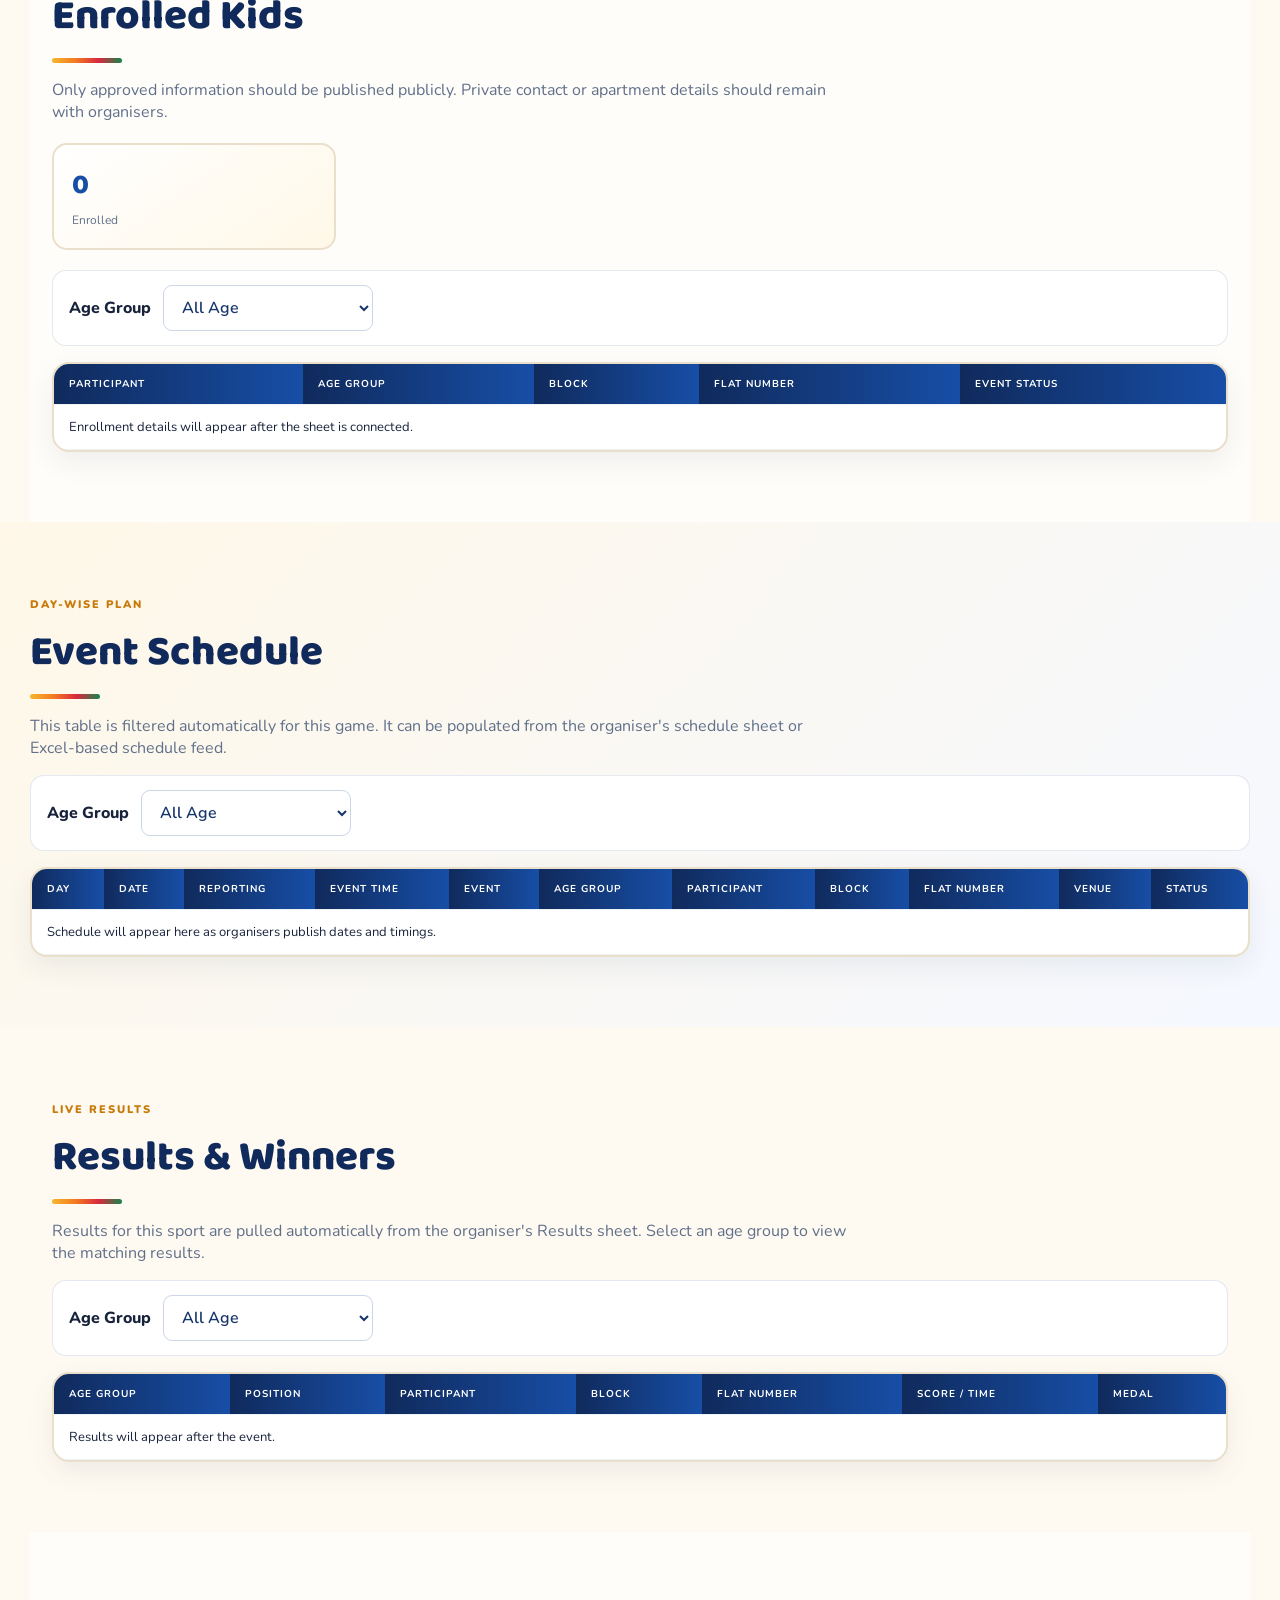
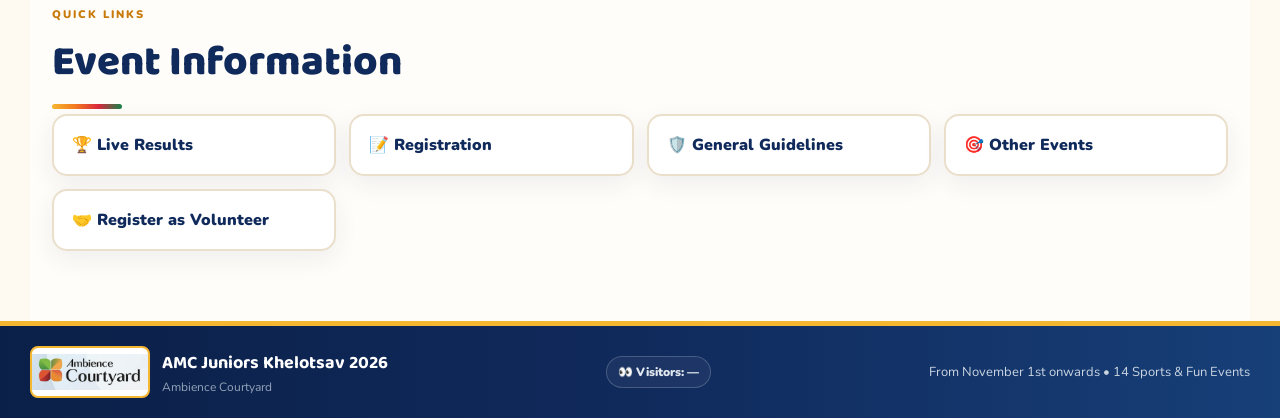
==== commit f0d6c2c2: "schedule format update" ====
--- a/event.html
+++ b/event.html
@@ -37,7 +37,7 @@
 <main>
 <section id="event-team"><div class="title"><small>EVENT TEAM</small><h2>Event Team</h2><p>All volunteers assigned to this sport are shown here.</p></div><div id="spoc-card" class="spoc-card"><div class="spoc-icon">👤</div><div><h3>Details will be published soon</h3><p>Volunteer information will appear here when the organiser sheet is connected.</p></div></div></section>
 <section id="event-rules" class="grey"><div class="title"><small>RULES & REGULATIONS</small><h2 id="rules-heading">Game Rules</h2><p>Event-specific rules and regulations are shown below. Please also follow instructions from event officials.</p></div><div id="rules-list" class="rules-single"></div><div class="rules-docs-wrap"><h3>Official Rules Documents</h3><div id="rules-docs" class="rules-docs"><div class="doc-empty">Rules PDF / DOCX will appear here when the organiser publishes a Google Drive link.</div></div></div></section>
-<section id="participants"><div class="title"><small>PARTICIPANTS</small><h2>Enrolled Kids</h2><p>Only approved information should be published publicly. Private contact or apartment details should remain with organisers.</p></div><div class="stats"><div><b id="participant-count">0</b><span>Enrolled</span></div><div><b id="confirmed-count">0</b><span>Confirmed</span></div><div><b id="age-groups-count">0</b><span>Age Groups</span></div></div><div class="table"><table><thead><tr><th>Participant</th><th>Age Group</th><th>Block</th><th>Flat Number</th><th>Enrollment Status</th><th>Event Status</th></tr></thead><tbody id="participants-body"><tr><td colspan="6">Enrollment details will appear after the sheet is connected.</td></tr></tbody></table></div></section>
+<section id="participants"><div class="title"><small>PARTICIPANTS</small><h2>Enrolled Kids</h2><p>Only approved information should be published publicly. Private contact or apartment details should remain with organisers.</p></div><div class="stats participants-stats"><div><b id="participant-count">0</b><span>Enrolled</span></div></div><div class="results-filter"><label for="participants-age-filter">Age Group</label><select id="participants-age-filter" aria-label="Filter enrolled kids by age group"><option value="All Age">All Age</option></select></div><div class="table"><table><thead><tr><th>Participant</th><th>Age Group</th><th>Block</th><th>Flat Number</th><th>Event Status</th></tr></thead><tbody id="participants-body"><tr><td colspan="5">Enrollment details will appear after the sheet is connected.</td></tr></tbody></table></div></section>
 <section id="teams-section" class="group-only" hidden><div class="title"><small>TEAMS / GROUPS</small><h2>Teams</h2><p>Teams are grouped by age category. Team membership is managed through the Enrollments sheet using Team ID.</p></div><div id="teams-grid" class="teams-grid"><div class="team-empty">No teams published yet.</div></div></section>
 <section id="event-schedule" class="grey"><div class="title"><small>DAY-WISE PLAN</small><h2>Event Schedule</h2><p>This table is filtered automatically for this game. It can be populated from the organiser's schedule sheet or Excel-based schedule feed.</p></div><div class="results-filter"><label for="schedule-age-filter">Age Group</label><select id="schedule-age-filter" aria-label="Filter schedule by age group"><option value="All Age">All Age</option></select></div><div class="table"><table><thead><tr><th>Day</th><th>Date</th><th>Reporting</th><th>Event Time</th><th>Event</th><th>Age Group</th><th>Participant</th><th>Block</th><th>Flat Number</th><th>Venue</th><th>Status</th></tr></thead><tbody id="game-schedule-body"><tr><td colspan="11">Schedule will appear here as organisers publish dates and timings.</td></tr></tbody></table></div></section>
 <section id="results">
--- a/style.css
+++ b/style.css
@@ -2175,3 +2175,113 @@
     letter-spacing: 0 !important;
   }
 }
+
+
+/* Registration payment: single manual UPI option */
+.registration-payment .payment-actions-single { display: grid; grid-template-columns: minmax(0, 1fr); }
+.registration-payment .payment-actions-single .btn { width: 100%; }
+
+
+/* Keep UPI ID and Copy UPI ID button in one compact row, including on mobile. */
+.registration-payment .payment-upi-row{display:grid;grid-template-columns:minmax(0,1fr) auto;align-items:center;gap:12px;min-width:0;border-bottom:1px solid rgba(255,255,255,.18);padding:8px 0}
+.registration-payment .payment-upi-row .payment-detail{display:flex;flex-direction:column;justify-content:center;gap:4px;min-width:0;padding:0;border:0;overflow-wrap:anywhere}
+.registration-payment .payment-upi-row .payment-detail strong{display:block;text-align:left;margin:0;min-width:0;overflow-wrap:anywhere;word-break:break-word}
+.registration-payment .payment-upi-row .payment-actions-single{display:flex;justify-content:flex-end;align-items:center;margin:0;min-width:0;justify-self:end;width:100%}
+.registration-payment .payment-upi-row .payment-copy-btn{width:auto;min-width:112px;white-space:nowrap;padding:10px 14px;margin-left:auto}
+@media(max-width:600px){
+  .registration-payment .payment-upi-row{grid-template-columns:minmax(0,1fr) auto;gap:8px}
+  .registration-payment .payment-upi-row .payment-detail span{font-size:13px}
+  .registration-payment .payment-upi-row .payment-detail strong#payment-upi{font-size:clamp(11px,3.2vw,13px)!important;line-height:1.25!important;overflow-wrap:anywhere;word-break:break-word}
+  .registration-payment .payment-upi-row .payment-actions-single{justify-self:end;justify-content:flex-end}
+  .registration-payment .payment-upi-row .payment-copy-btn{min-width:100px;max-width:124px;padding:10px 11px!important;font-size:12px!important;white-space:nowrap!important;margin-left:auto}
+}
+
+
+/* Final override: pin Copy UPI ID to the far-right edge on mobile. */
+.registration-payment .payment-upi-row {
+  display: grid !important;
+  grid-template-columns: minmax(0, 1fr) auto !important;
+  align-items: center !important;
+}
+.registration-payment .payment-upi-row .payment-actions-single {
+  display: flex !important;
+  width: auto !important;
+  justify-self: end !important;
+  justify-content: flex-end !important;
+  margin: 0 !important;
+}
+.registration-payment .payment-upi-row .payment-actions-single .payment-copy-btn {
+  width: auto !important;
+  min-width: 100px !important;
+  max-width: 124px !important;
+  margin: 0 !important;
+  white-space: nowrap !important;
+}
+
+
+/* Compact the extra bottom space in the registration payment card on mobile. */
+@media (max-width: 600px) {
+  section#register.register .registration-payment {
+    padding-bottom: 8px !important;
+  }
+  section#register.register .registration-payment .payment-note {
+    margin-bottom: 0 !important;
+  }
+  section#register.register .registration-payment .payment-copy-status {
+    min-height: 0 !important;
+    margin-bottom: 0 !important;
+  }
+}
+
+/* Mobile: keep the Enrolled count and Age Group filter side by side. */
+@media (max-width: 550px) {
+  #participants {
+    display: grid !important;
+    grid-template-columns: minmax(0, 1fr) minmax(0, 1fr) !important;
+    column-gap: 10px !important;
+    align-items: stretch !important;
+  }
+  #participants > .title,
+  #participants > .table {
+    grid-column: 1 / -1 !important;
+    min-width: 0 !important;
+  }
+  #participants > .participants-stats {
+    grid-column: 1 !important;
+    width: 100% !important;
+    min-width: 0 !important;
+    margin: 12px 0 !important;
+    display: grid !important;
+    grid-template-columns: minmax(0, 1fr) !important;
+    align-self: stretch !important;
+  }
+  #participants > .participants-stats > div {
+    min-width: 0 !important;
+    padding: 12px !important;
+    box-sizing: border-box !important;
+  }
+  #participants > .results-filter {
+    grid-column: 2 !important;
+    width: 100% !important;
+    min-width: 0 !important;
+    box-sizing: border-box !important;
+    margin: 12px 0 !important;
+    padding: 12px !important;
+    display: flex !important;
+    flex-direction: column !important;
+    align-items: stretch !important;
+    justify-content: center !important;
+    gap: 7px !important;
+  }
+  #participants > .results-filter label {
+    font-size: 12px !important;
+    line-height: 1.2 !important;
+  }
+  #participants > .results-filter select {
+    width: 100% !important;
+    min-width: 0 !important;
+    box-sizing: border-box !important;
+    padding: 9px 8px !important;
+    font-size: 12px !important;
+  }
+}
